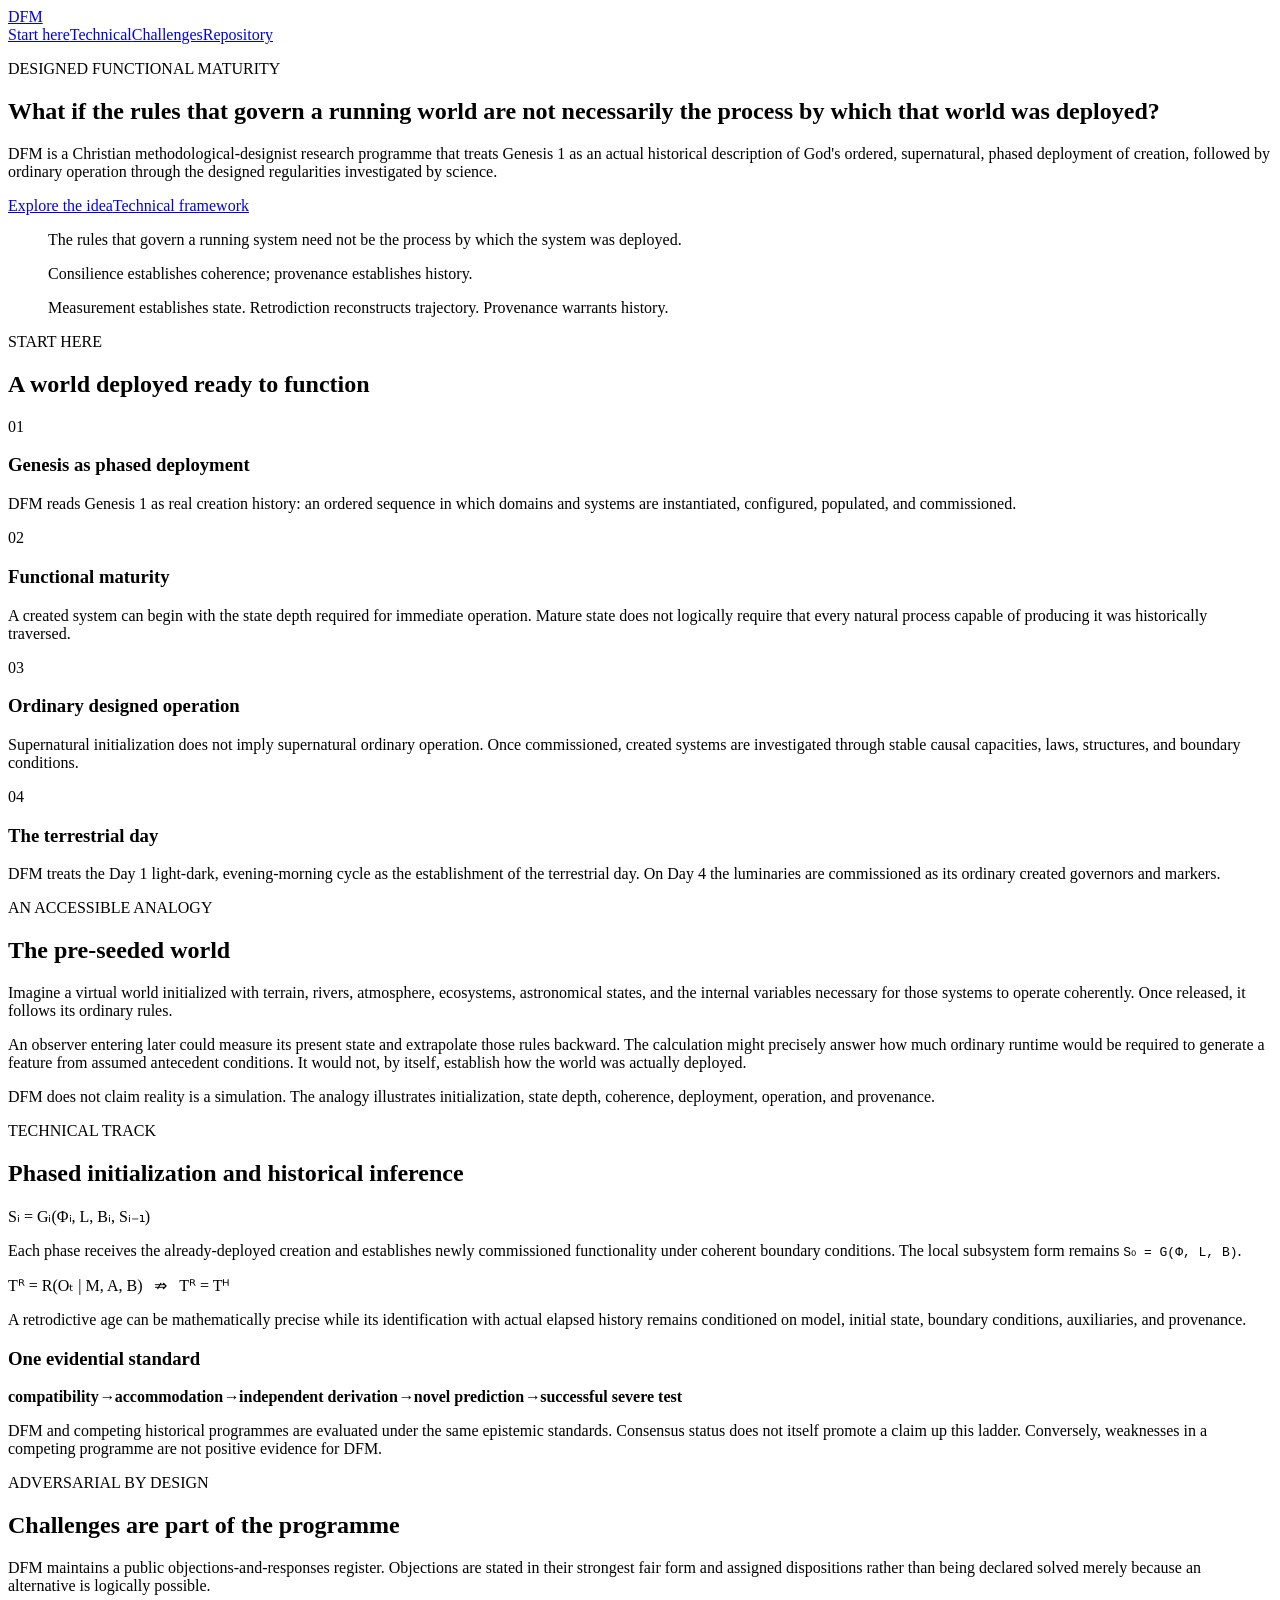
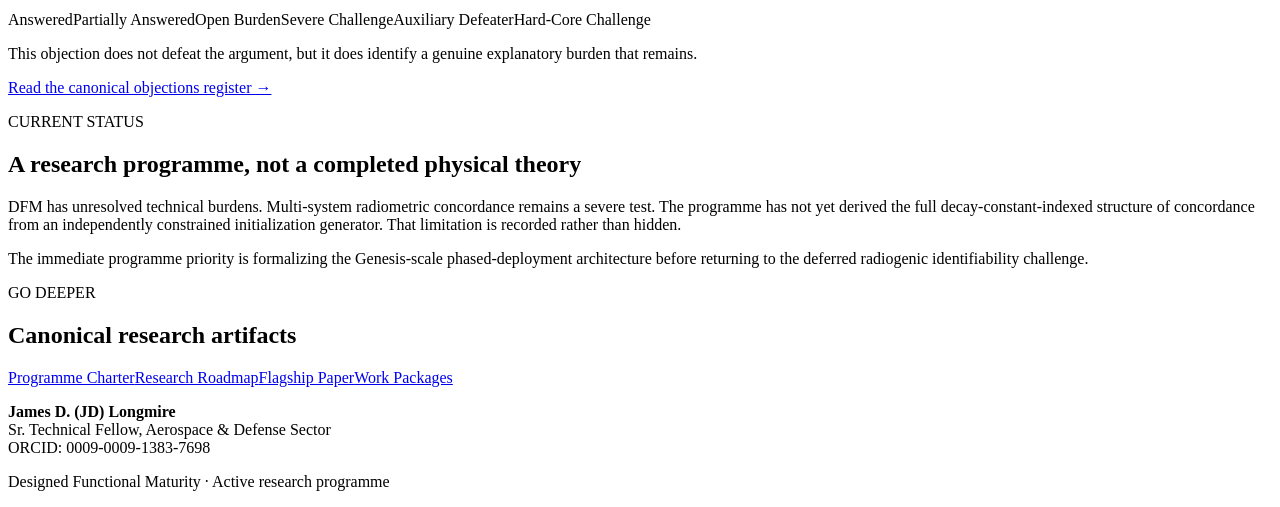
==== docs/index.html @ ba38f345 "Build DFM public Pages landing site" ====
<!doctype html><html lang="en"><head><meta charset="utf-8"><meta name="viewport" content="width=device-width,initial-scale=1"><title>Designed Functional Maturity | DFM</title><meta name="description" content="A Christian methodological-designist research programme exploring Genesis 1 as phased supernatural deployment, coherent functional initialization, and historical inference."><link rel="stylesheet" href="style.css"></head><body><header><nav><a class="brand" href="#top">DFM</a><div><a href="#accessible">Start here</a><a href="#technical">Technical</a><a href="#challenges">Challenges</a><a href="https://github.com/jdlongmire/designed-functional-maturity">Repository</a></div></nav></header><main id="top">
<section class="hero"><p class="eyebrow">DESIGNED FUNCTIONAL MATURITY</p><h1>What if the rules that govern a running world are not necessarily the process by which that world was deployed?</h1><p class="lead">DFM is a Christian methodological-designist research programme that treats Genesis 1 as an actual historical description of God's ordered, supernatural, phased deployment of creation, followed by ordinary operation through the designed regularities investigated by science.</p><div class="actions"><a class="button" href="#accessible">Explore the idea</a><a class="button secondary" href="#technical">Technical framework</a></div></section>
<section class="maxims"><blockquote>The rules that govern a running system need not be the process by which the system was deployed.</blockquote><blockquote>Consilience establishes coherence; provenance establishes history.</blockquote><blockquote>Measurement establishes state. Retrodiction reconstructs trajectory. Provenance warrants history.</blockquote></section>
<section id="accessible"><p class="eyebrow">START HERE</p><h2>A world deployed ready to function</h2><div class="grid"><article><span>01</span><h3>Genesis as phased deployment</h3><p>DFM reads Genesis 1 as real creation history: an ordered sequence in which domains and systems are instantiated, configured, populated, and commissioned.</p></article><article><span>02</span><h3>Functional maturity</h3><p>A created system can begin with the state depth required for immediate operation. Mature state does not logically require that every natural process capable of producing it was historically traversed.</p></article><article><span>03</span><h3>Ordinary designed operation</h3><p>Supernatural initialization does not imply supernatural ordinary operation. Once commissioned, created systems are investigated through stable causal capacities, laws, structures, and boundary conditions.</p></article><article><span>04</span><h3>The terrestrial day</h3><p>DFM treats the Day 1 light-dark, evening-morning cycle as the establishment of the terrestrial day. On Day 4 the luminaries are commissioned as its ordinary created governors and markers.</p></article></div></section>
<section class="analogy"><p class="eyebrow">AN ACCESSIBLE ANALOGY</p><h2>The pre-seeded world</h2><p>Imagine a virtual world initialized with terrain, rivers, atmosphere, ecosystems, astronomical states, and the internal variables necessary for those systems to operate coherently. Once released, it follows its ordinary rules.</p><p>An observer entering later could measure its present state and extrapolate those rules backward. The calculation might precisely answer how much ordinary runtime would be required to generate a feature from assumed antecedent conditions. It would not, by itself, establish how the world was actually deployed.</p><p class="note">DFM does not claim reality is a simulation. The analogy illustrates initialization, state depth, coherence, deployment, operation, and provenance.</p></section>
<section id="technical"><p class="eyebrow">TECHNICAL TRACK</p><h2>Phased initialization and historical inference</h2><div class="formula">Sᵢ = Gᵢ(Φᵢ, L, Bᵢ, Sᵢ₋₁)</div><p>Each phase receives the already-deployed creation and establishes newly commissioned functionality under coherent boundary conditions. The local subsystem form remains <code>S₀ = G(Φ, L, B)</code>.</p><div class="formula">Tᴿ = R(Oₜ | M, A, B) &nbsp; ⇏ &nbsp; Tᴿ = Tᴴ</div><p>A retrodictive age can be mathematically precise while its identification with actual elapsed history remains conditioned on model, initial state, boundary conditions, auxiliaries, and provenance.</p><h3>One evidential standard</h3><div class="ladder"><b>compatibility</b><i>→</i><b>accommodation</b><i>→</i><b>independent derivation</b><i>→</i><b>novel prediction</b><i>→</i><b>successful severe test</b></div><p>DFM and competing historical programmes are evaluated under the same epistemic standards. Consensus status does not itself promote a claim up this ladder. Conversely, weaknesses in a competing programme are not positive evidence for DFM.</p></section>
<section id="challenges"><p class="eyebrow">ADVERSARIAL BY DESIGN</p><h2>Challenges are part of the programme</h2><p>DFM maintains a public objections-and-responses register. Objections are stated in their strongest fair form and assigned dispositions rather than being declared solved merely because an alternative is logically possible.</p><div class="chips"><span>Answered</span><span>Partially Answered</span><span>Open Burden</span><span>Severe Challenge</span><span>Auxiliary Defeater</span><span>Hard-Core Challenge</span></div><p class="callout">This objection does not defeat the argument, but it does identify a genuine explanatory burden that remains.</p><a class="textlink" href="https://github.com/jdlongmire/designed-functional-maturity/blob/master/OBJECTIONS-AND-RESPONSES.md">Read the canonical objections register →</a></section>
<section class="status"><p class="eyebrow">CURRENT STATUS</p><h2>A research programme, not a completed physical theory</h2><p>DFM has unresolved technical burdens. Multi-system radiometric concordance remains a severe test. The programme has not yet derived the full decay-constant-indexed structure of concordance from an independently constrained initialization generator. That limitation is recorded rather than hidden.</p><p>The immediate programme priority is formalizing the Genesis-scale phased-deployment architecture before returning to the deferred radiogenic identifiability challenge.</p></section>
<section class="resources"><p class="eyebrow">GO DEEPER</p><h2>Canonical research artifacts</h2><div class="links"><a href="https://github.com/jdlongmire/designed-functional-maturity/blob/master/PROGRAMME.md">Programme Charter</a><a href="https://github.com/jdlongmire/designed-functional-maturity/blob/master/ROADMAP.md">Research Roadmap</a><a href="https://github.com/jdlongmire/designed-functional-maturity/blob/master/drafts/designed-functional-maturity.md">Flagship Paper</a><a href="https://github.com/jdlongmire/designed-functional-maturity/tree/master/work-packages">Work Packages</a></div></section></main>
<footer><p><b>James D. (JD) Longmire</b><br>Sr. Technical Fellow, Aerospace &amp; Defense Sector<br>ORCID: 0009-0009-1383-7698</p><p>Designed Functional Maturity · Active research programme</p></footer></body></html>
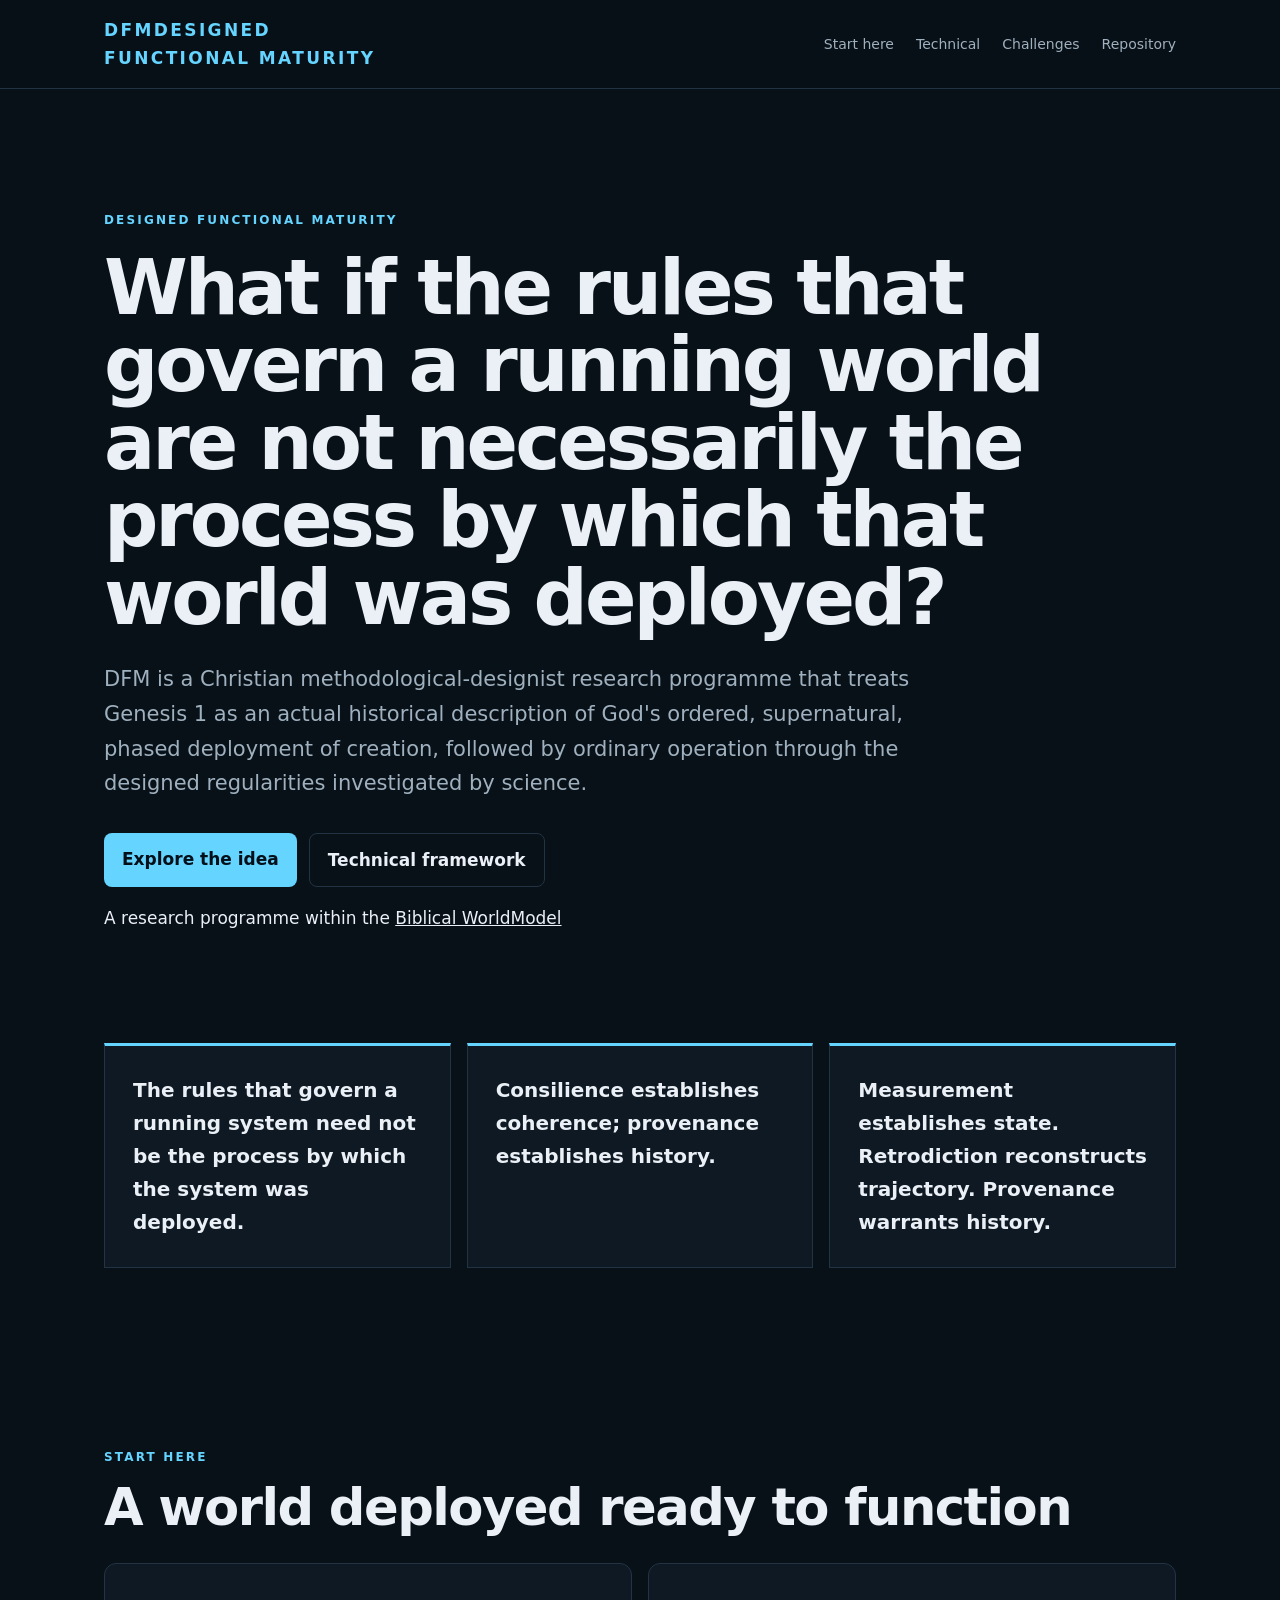
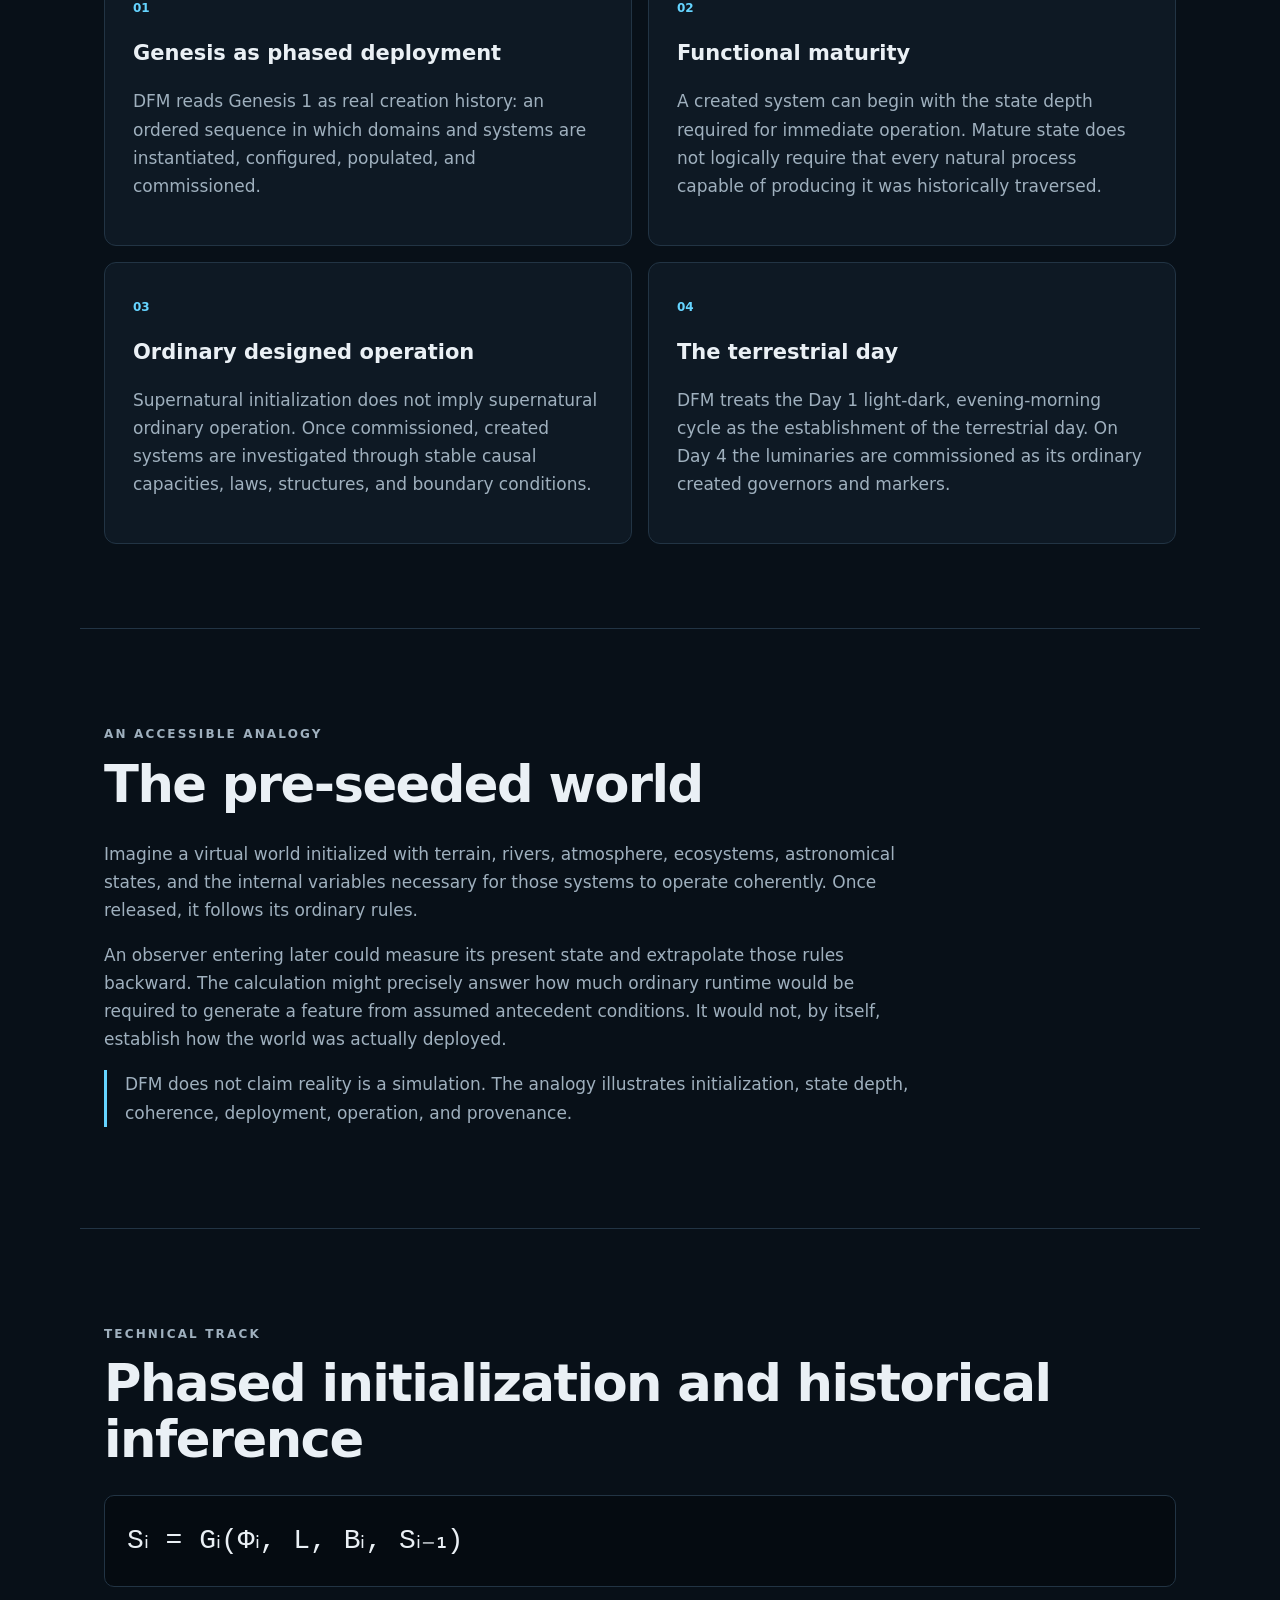
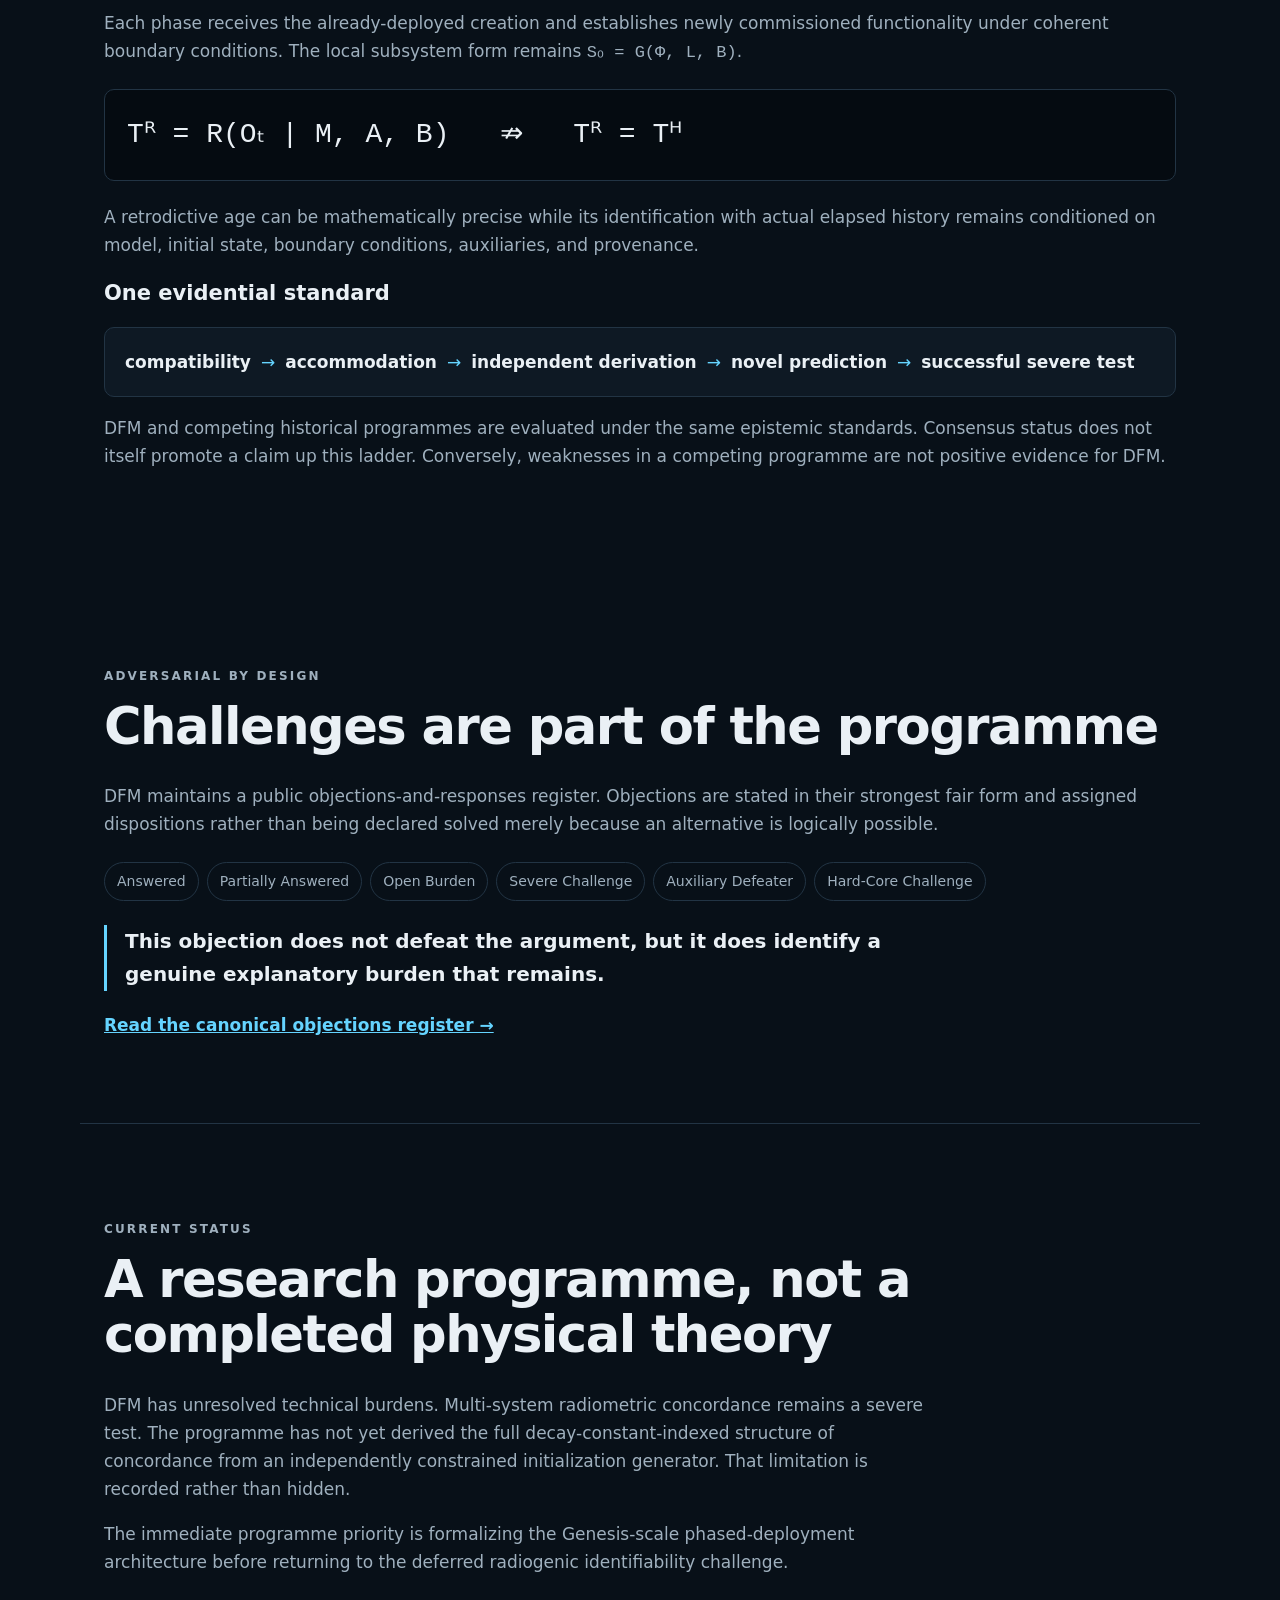
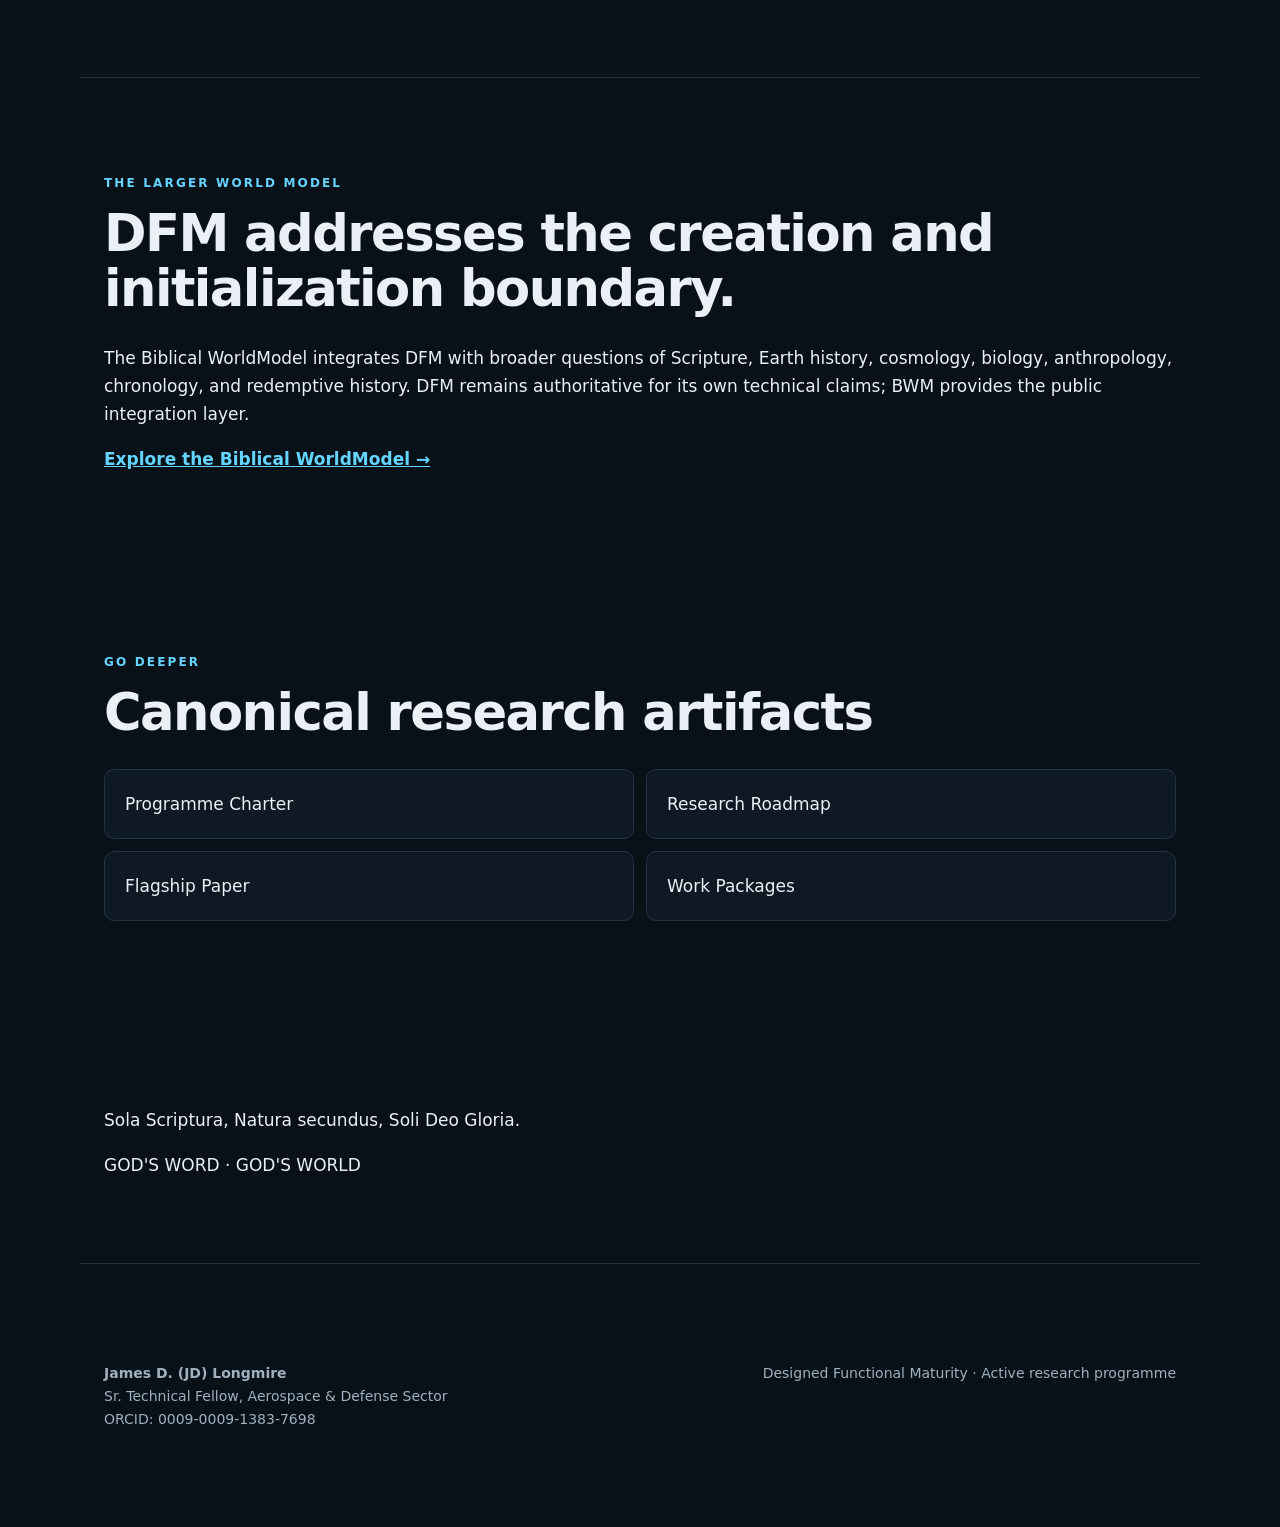
==== commit 02d79855: "Integrate BWM visual language into DFM Pages" ====
--- a/docs/index.html
+++ b/docs/index.html
@@ -1,10 +1,11 @@
-<!doctype html><html lang="en"><head><meta charset="utf-8"><meta name="viewport" content="width=device-width,initial-scale=1"><title>Designed Functional Maturity | DFM</title><meta name="description" content="A Christian methodological-designist research programme exploring Genesis 1 as phased supernatural deployment, coherent functional initialization, and historical inference."><link rel="stylesheet" href="style.css"></head><body><header><nav><a class="brand" href="#top">DFM</a><div><a href="#accessible">Start here</a><a href="#technical">Technical</a><a href="#challenges">Challenges</a><a href="https://github.com/jdlongmire/designed-functional-maturity">Repository</a></div></nav></header><main id="top">
-<section class="hero"><p class="eyebrow">DESIGNED FUNCTIONAL MATURITY</p><h1>What if the rules that govern a running world are not necessarily the process by which that world was deployed?</h1><p class="lead">DFM is a Christian methodological-designist research programme that treats Genesis 1 as an actual historical description of God's ordered, supernatural, phased deployment of creation, followed by ordinary operation through the designed regularities investigated by science.</p><div class="actions"><a class="button" href="#accessible">Explore the idea</a><a class="button secondary" href="#technical">Technical framework</a></div></section>
+<!doctype html><html lang="en"><head><meta charset="utf-8"><meta name="viewport" content="width=device-width,initial-scale=1"><title>Designed Functional Maturity | DFM</title><meta name="description" content="A Christian methodological-designist research programme exploring Genesis 1 as phased supernatural deployment, coherent functional initialization, and historical inference."><link rel="stylesheet" href="style.css"></head><body><header><nav><a class="brand" href="#top"><strong>DFM</strong><span>DESIGNED<br>FUNCTIONAL MATURITY</span></a><div><a href="#accessible">Start here</a><a href="#technical">Technical</a><a href="#challenges">Challenges</a><a href="https://github.com/jdlongmire/designed-functional-maturity">Repository</a></div></nav></header><main id="top">
+<section class="hero"><div class="hero-art" aria-hidden="true"></div><div class="hero-wash" aria-hidden="true"></div><div class="hero-copy"><p class="eyebrow">DESIGNED FUNCTIONAL MATURITY</p><h1>What if the rules that govern a running world are not necessarily the process by which that world was deployed?</h1><p class="lead">DFM is a Christian methodological-designist research programme that treats Genesis 1 as an actual historical description of God's ordered, supernatural, phased deployment of creation, followed by ordinary operation through the designed regularities investigated by science.</p><div class="actions"><a class="button" href="#accessible">Explore the idea</a><a class="button secondary" href="#technical">Technical framework</a></div><p class="parent">A research programme within the <a href="https://worldmodel.thinxai.net/">Biblical WorldModel</a></p></div></section>
 <section class="maxims"><blockquote>The rules that govern a running system need not be the process by which the system was deployed.</blockquote><blockquote>Consilience establishes coherence; provenance establishes history.</blockquote><blockquote>Measurement establishes state. Retrodiction reconstructs trajectory. Provenance warrants history.</blockquote></section>
 <section id="accessible"><p class="eyebrow">START HERE</p><h2>A world deployed ready to function</h2><div class="grid"><article><span>01</span><h3>Genesis as phased deployment</h3><p>DFM reads Genesis 1 as real creation history: an ordered sequence in which domains and systems are instantiated, configured, populated, and commissioned.</p></article><article><span>02</span><h3>Functional maturity</h3><p>A created system can begin with the state depth required for immediate operation. Mature state does not logically require that every natural process capable of producing it was historically traversed.</p></article><article><span>03</span><h3>Ordinary designed operation</h3><p>Supernatural initialization does not imply supernatural ordinary operation. Once commissioned, created systems are investigated through stable causal capacities, laws, structures, and boundary conditions.</p></article><article><span>04</span><h3>The terrestrial day</h3><p>DFM treats the Day 1 light-dark, evening-morning cycle as the establishment of the terrestrial day. On Day 4 the luminaries are commissioned as its ordinary created governors and markers.</p></article></div></section>
 <section class="analogy"><p class="eyebrow">AN ACCESSIBLE ANALOGY</p><h2>The pre-seeded world</h2><p>Imagine a virtual world initialized with terrain, rivers, atmosphere, ecosystems, astronomical states, and the internal variables necessary for those systems to operate coherently. Once released, it follows its ordinary rules.</p><p>An observer entering later could measure its present state and extrapolate those rules backward. The calculation might precisely answer how much ordinary runtime would be required to generate a feature from assumed antecedent conditions. It would not, by itself, establish how the world was actually deployed.</p><p class="note">DFM does not claim reality is a simulation. The analogy illustrates initialization, state depth, coherence, deployment, operation, and provenance.</p></section>
 <section id="technical"><p class="eyebrow">TECHNICAL TRACK</p><h2>Phased initialization and historical inference</h2><div class="formula">Sᵢ = Gᵢ(Φᵢ, L, Bᵢ, Sᵢ₋₁)</div><p>Each phase receives the already-deployed creation and establishes newly commissioned functionality under coherent boundary conditions. The local subsystem form remains <code>S₀ = G(Φ, L, B)</code>.</p><div class="formula">Tᴿ = R(Oₜ | M, A, B) &nbsp; ⇏ &nbsp; Tᴿ = Tᴴ</div><p>A retrodictive age can be mathematically precise while its identification with actual elapsed history remains conditioned on model, initial state, boundary conditions, auxiliaries, and provenance.</p><h3>One evidential standard</h3><div class="ladder"><b>compatibility</b><i>→</i><b>accommodation</b><i>→</i><b>independent derivation</b><i>→</i><b>novel prediction</b><i>→</i><b>successful severe test</b></div><p>DFM and competing historical programmes are evaluated under the same epistemic standards. Consensus status does not itself promote a claim up this ladder. Conversely, weaknesses in a competing programme are not positive evidence for DFM.</p></section>
 <section id="challenges"><p class="eyebrow">ADVERSARIAL BY DESIGN</p><h2>Challenges are part of the programme</h2><p>DFM maintains a public objections-and-responses register. Objections are stated in their strongest fair form and assigned dispositions rather than being declared solved merely because an alternative is logically possible.</p><div class="chips"><span>Answered</span><span>Partially Answered</span><span>Open Burden</span><span>Severe Challenge</span><span>Auxiliary Defeater</span><span>Hard-Core Challenge</span></div><p class="callout">This objection does not defeat the argument, but it does identify a genuine explanatory burden that remains.</p><a class="textlink" href="https://github.com/jdlongmire/designed-functional-maturity/blob/master/OBJECTIONS-AND-RESPONSES.md">Read the canonical objections register →</a></section>
 <section class="status"><p class="eyebrow">CURRENT STATUS</p><h2>A research programme, not a completed physical theory</h2><p>DFM has unresolved technical burdens. Multi-system radiometric concordance remains a severe test. The programme has not yet derived the full decay-constant-indexed structure of concordance from an independently constrained initialization generator. That limitation is recorded rather than hidden.</p><p>The immediate programme priority is formalizing the Genesis-scale phased-deployment architecture before returning to the deferred radiogenic identifiability challenge.</p></section>
+<section class="bwm-bridge"><p class="eyebrow">THE LARGER WORLD MODEL</p><h2>DFM addresses the creation and initialization boundary.</h2><p>The Biblical WorldModel integrates DFM with broader questions of Scripture, Earth history, cosmology, biology, anthropology, chronology, and redemptive history. DFM remains authoritative for its own technical claims; BWM provides the public integration layer.</p><a class="textlink" href="https://worldmodel.thinxai.net/">Explore the Biblical WorldModel →</a></section>
 <section class="resources"><p class="eyebrow">GO DEEPER</p><h2>Canonical research artifacts</h2><div class="links"><a href="https://github.com/jdlongmire/designed-functional-maturity/blob/master/PROGRAMME.md">Programme Charter</a><a href="https://github.com/jdlongmire/designed-functional-maturity/blob/master/ROADMAP.md">Research Roadmap</a><a href="https://github.com/jdlongmire/designed-functional-maturity/blob/master/drafts/designed-functional-maturity.md">Flagship Paper</a><a href="https://github.com/jdlongmire/designed-functional-maturity/tree/master/work-packages">Work Packages</a></div></section></main>
-<footer><p><b>James D. (JD) Longmire</b><br>Sr. Technical Fellow, Aerospace &amp; Defense Sector<br>ORCID: 0009-0009-1383-7698</p><p>Designed Functional Maturity · Active research programme</p></footer></body></html>+<section class="closing"><div><p>Sola Scriptura, Natura secundus, Soli Deo Gloria.</p><span>GOD'S WORD · GOD'S WORLD</span></div></section><footer><p><b>James D. (JD) Longmire</b><br>Sr. Technical Fellow, Aerospace &amp; Defense Sector<br>ORCID: 0009-0009-1383-7698</p><p>Designed Functional Maturity · Active research programme</p></footer></body></html>
--- a/docs/style.css
+++ b/docs/style.css
@@ -0,0 +1 @@
+:root{--bg:#081018;--panel:#0e1924;--text:#eaf0f5;--muted:#9fb0be;--line:#223444;--accent:#65d4ff;--max:1120px}*{box-sizing:border-box}html{scroll-behavior:smooth}body{margin:0;background:var(--bg);color:var(--text);font:17px/1.65 system-ui,-apple-system,BlinkMacSystemFont,"Segoe UI",sans-serif}a{color:inherit}header{position:sticky;top:0;z-index:10;background:#081018e8;backdrop-filter:blur(12px);border-bottom:1px solid var(--line)}nav{max-width:var(--max);margin:auto;padding:16px 24px;display:flex;justify-content:space-between;align-items:center}.brand{font-weight:800;letter-spacing:.14em;text-decoration:none;color:var(--accent)}nav div{display:flex;gap:22px}nav div a{text-decoration:none;color:var(--muted);font-size:14px}main{overflow:hidden}.hero,.maxims,section,footer{max-width:var(--max);margin:auto;padding:84px 24px}.hero{padding-top:110px}.eyebrow{font-size:12px;letter-spacing:.18em;font-weight:800;color:var(--accent)}h1{font-size:clamp(40px,6vw,76px);line-height:1.02;letter-spacing:-.04em;max-width:1000px;margin:18px 0 26px}h2{font-size:clamp(32px,4vw,52px);line-height:1.08;letter-spacing:-.03em;margin:10px 0 28px}h3{font-size:21px;line-height:1.2}.lead{font-size:21px;color:var(--muted);max-width:820px}.actions{display:flex;gap:12px;margin-top:32px}.button{padding:12px 18px;border-radius:8px;background:var(--accent);color:#041019;text-decoration:none;font-weight:750}.button.secondary{background:transparent;color:var(--text);border:1px solid var(--line)}.maxims{display:grid;grid-template-columns:repeat(3,1fr);gap:16px;padding-top:10px}.maxims blockquote{margin:0;background:var(--panel);border:1px solid var(--line);border-top:3px solid var(--accent);padding:28px;font-size:20px;font-weight:650}.grid{display:grid;grid-template-columns:repeat(2,1fr);gap:16px}.grid article{background:var(--panel);border:1px solid var(--line);padding:28px;border-radius:12px}.grid span{color:var(--accent);font-size:12px;font-weight:800}.grid p,.analogy p,#technical p,#challenges>p,.status p{color:var(--muted)}.analogy,.status{border-top:1px solid var(--line);border-bottom:1px solid var(--line)}.analogy p,.status p{max-width:820px}.note,.callout{border-left:3px solid var(--accent);padding-left:18px}.formula{font-family:ui-monospace,SFMono-Regular,Menlo,monospace;background:#050b11;border:1px solid var(--line);padding:22px;border-radius:10px;font-size:clamp(18px,3vw,28px);margin:22px 0}.ladder{display:flex;flex-wrap:wrap;gap:10px;align-items:center;background:var(--panel);padding:20px;border:1px solid var(--line);border-radius:10px}.ladder i{color:var(--accent);font-style:normal}.chips{display:flex;flex-wrap:wrap;gap:8px;margin:24px 0}.chips span{border:1px solid var(--line);border-radius:999px;padding:7px 12px;color:var(--muted);font-size:14px}.callout{font-size:20px!important;color:var(--text)!important;font-weight:650;max-width:780px}.textlink{color:var(--accent);font-weight:700}.links{display:grid;grid-template-columns:repeat(2,1fr);gap:12px}.links a{background:var(--panel);border:1px solid var(--line);padding:20px;border-radius:10px;text-decoration:none}.links a:hover{border-color:var(--accent)}footer{border-top:1px solid var(--line);color:var(--muted);display:flex;justify-content:space-between;gap:30px;font-size:14px}@media(max-width:720px){nav{align-items:flex-start}nav div{gap:12px;flex-wrap:wrap;justify-content:flex-end}nav div a:nth-child(2){display:none}.hero,section,.maxims,footer{padding:58px 20px}.hero{padding-top:72px}.maxims,.grid,.links{grid-template-columns:1fr}.maxims{padding-top:0}.actions{flex-direction:column;align-items:flex-start}.ladder{align-items:flex-start;flex-direction:column}.ladder i{transform:rotate(90deg);margin-left:10px}footer{flex-direction:column}}
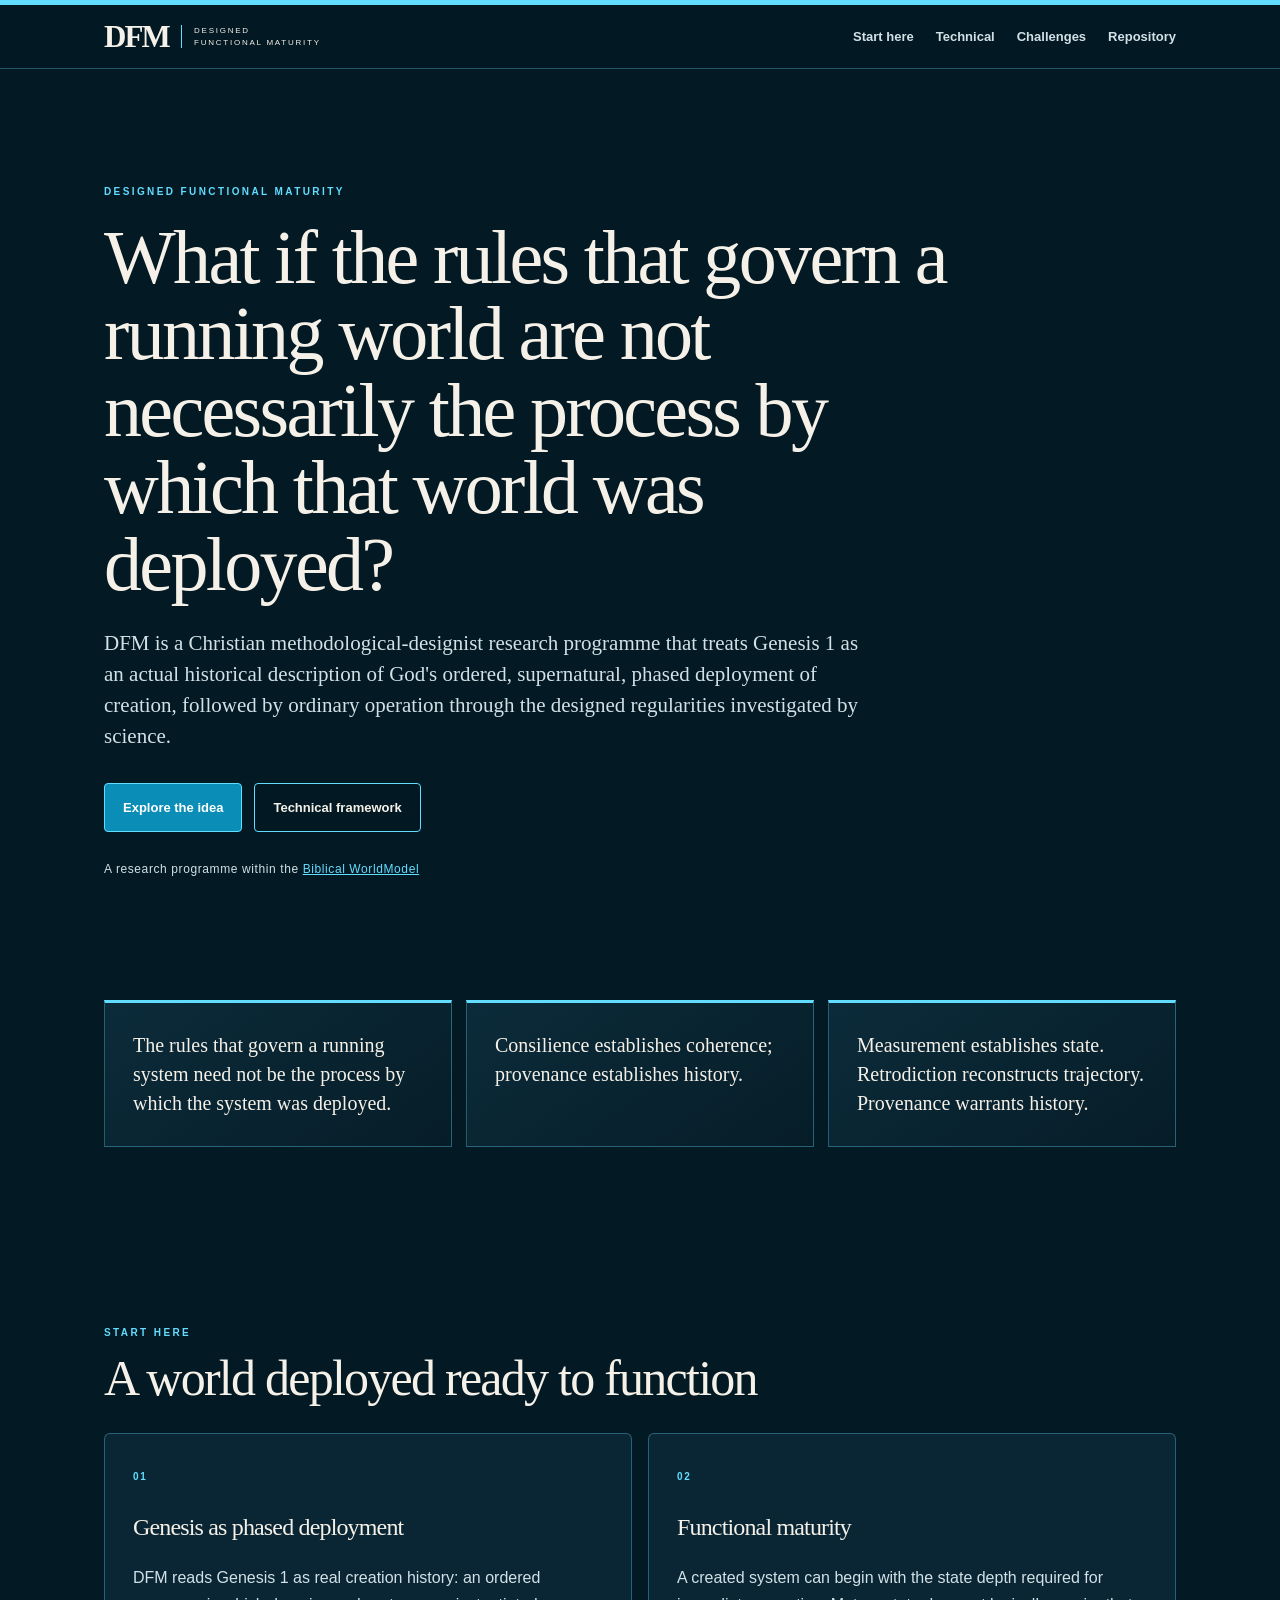
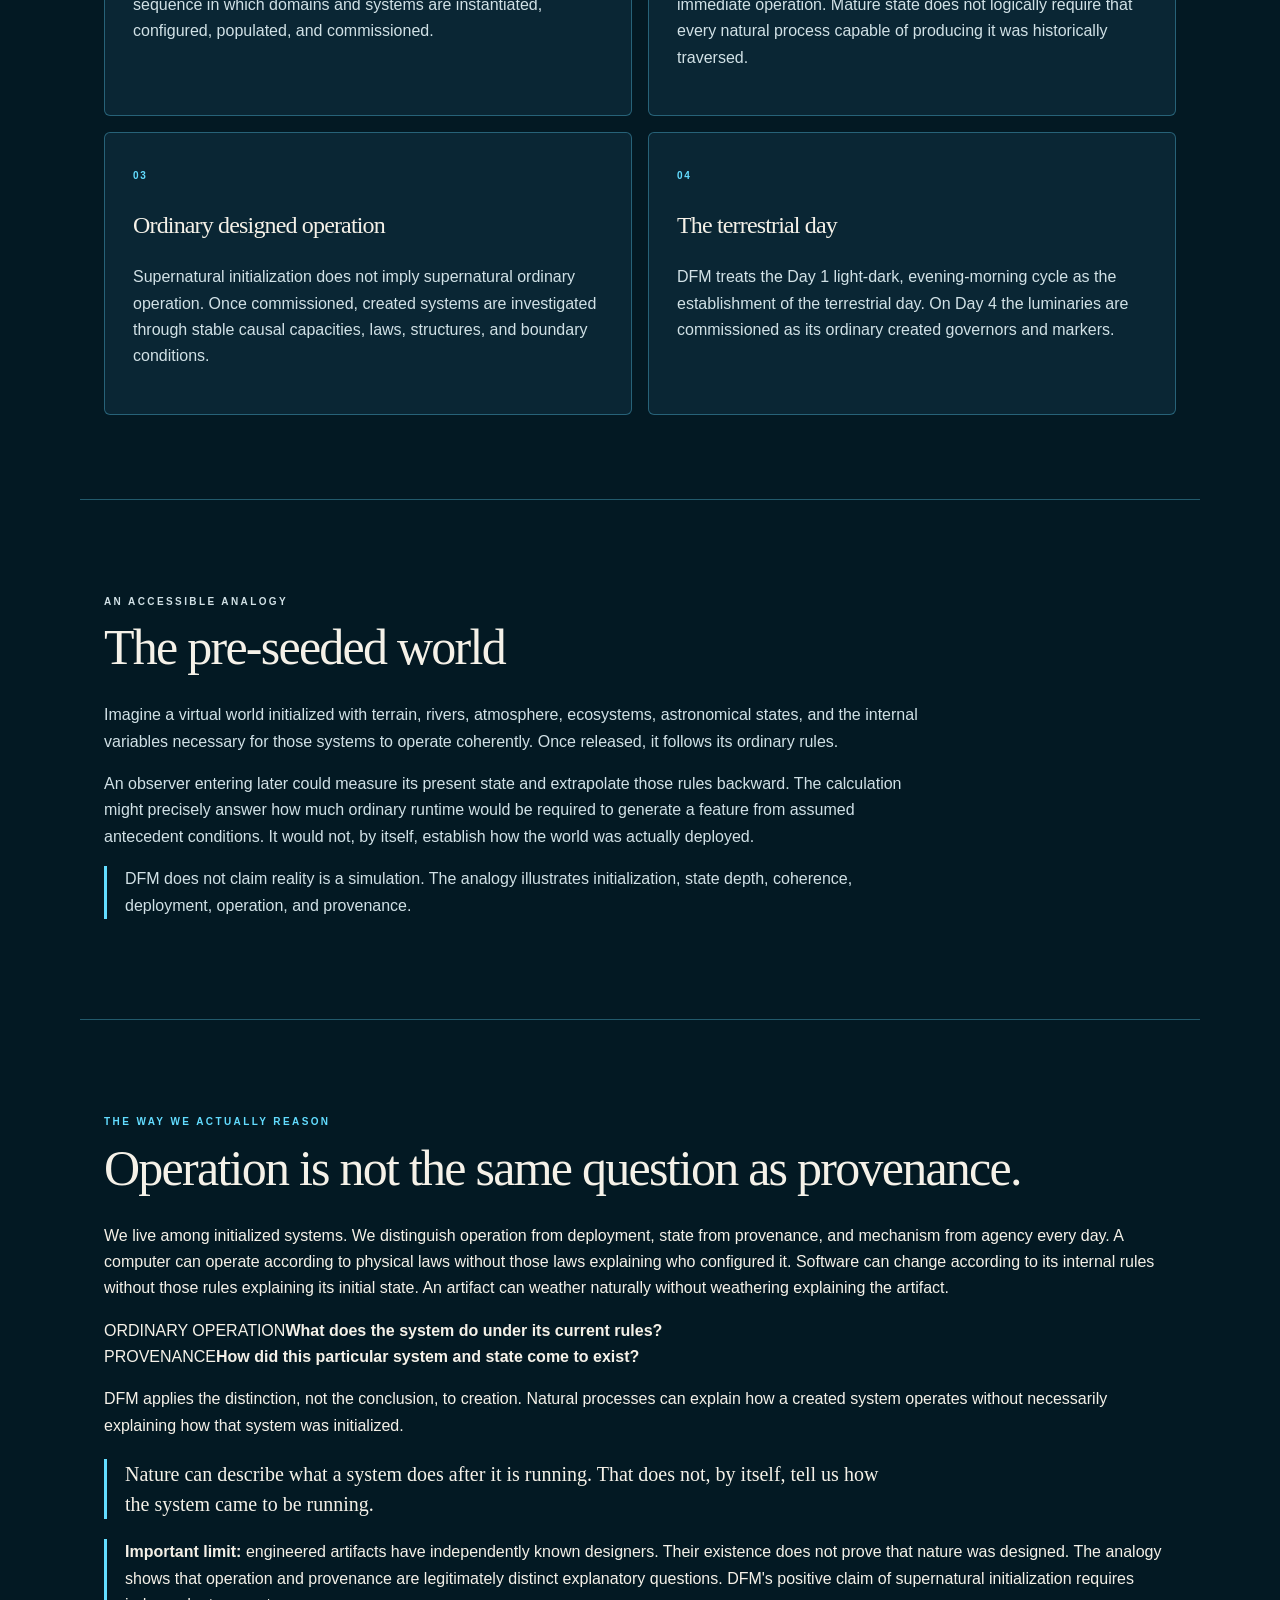
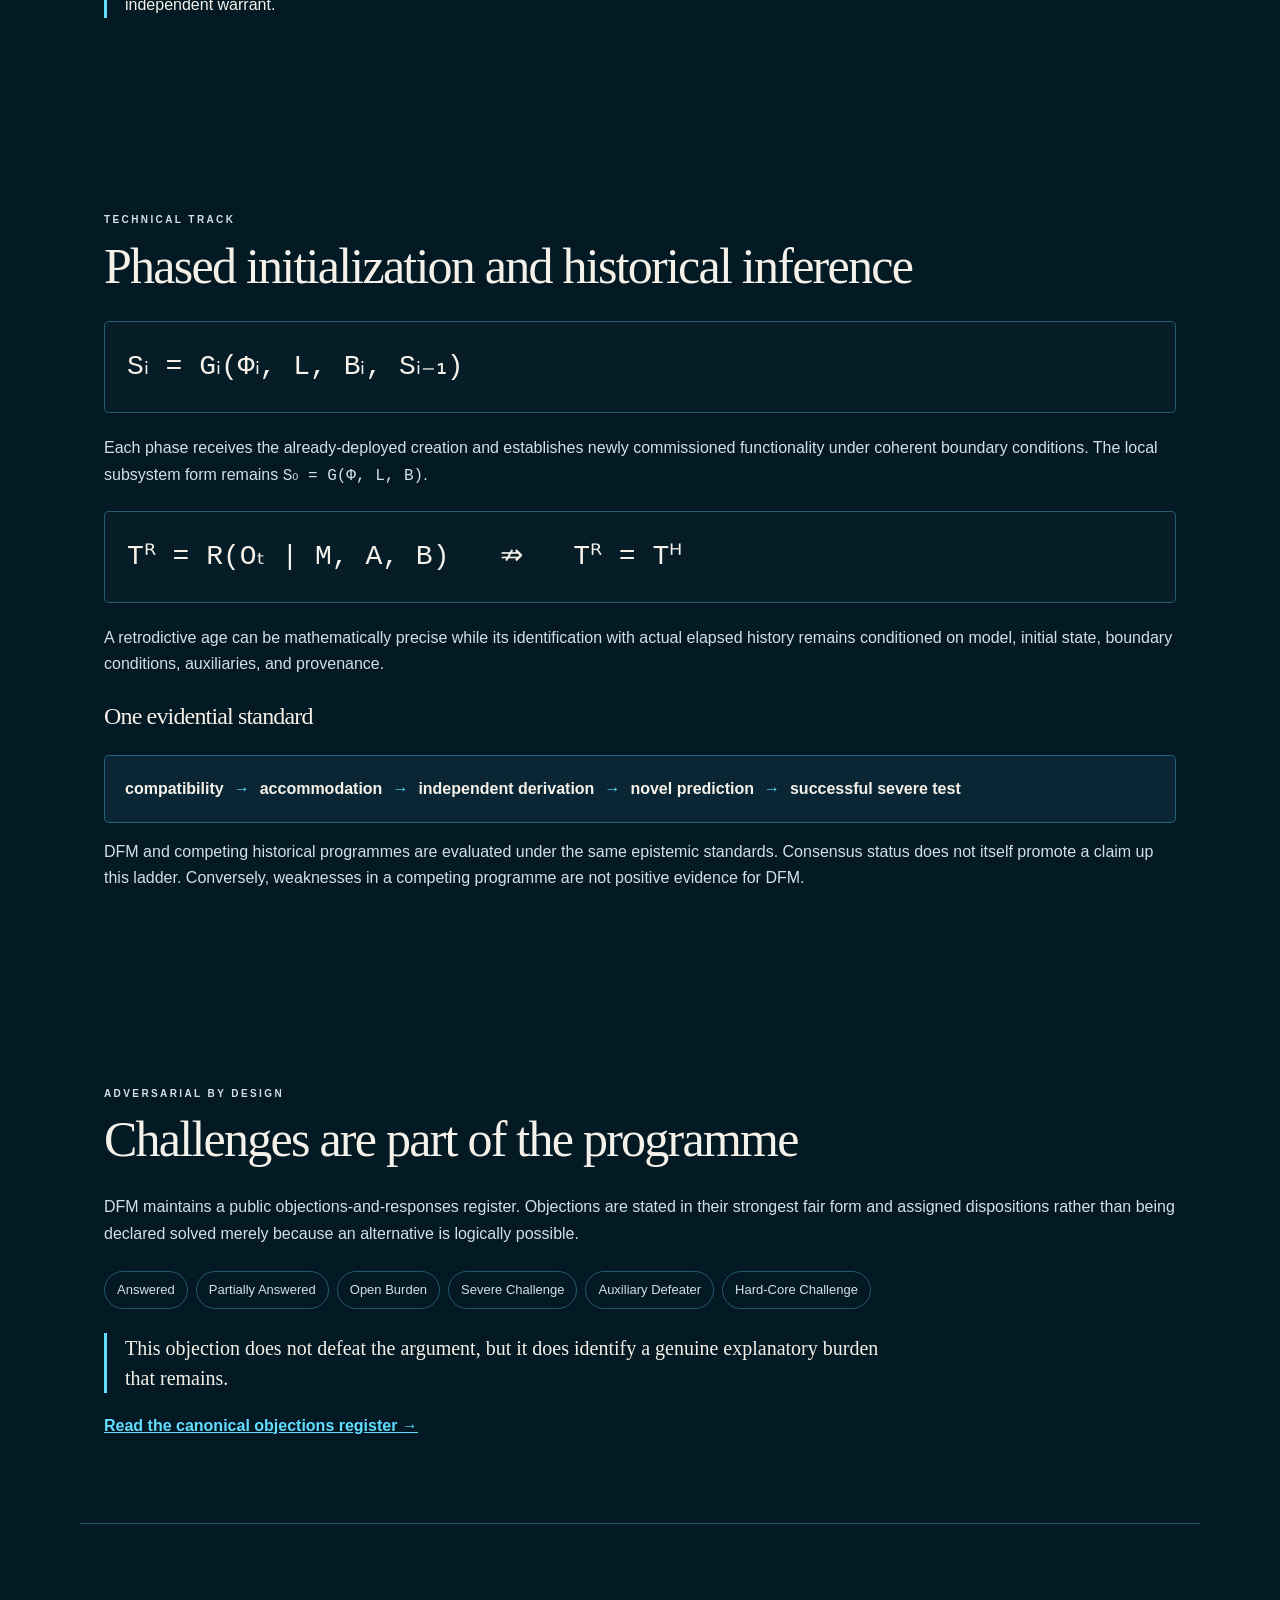
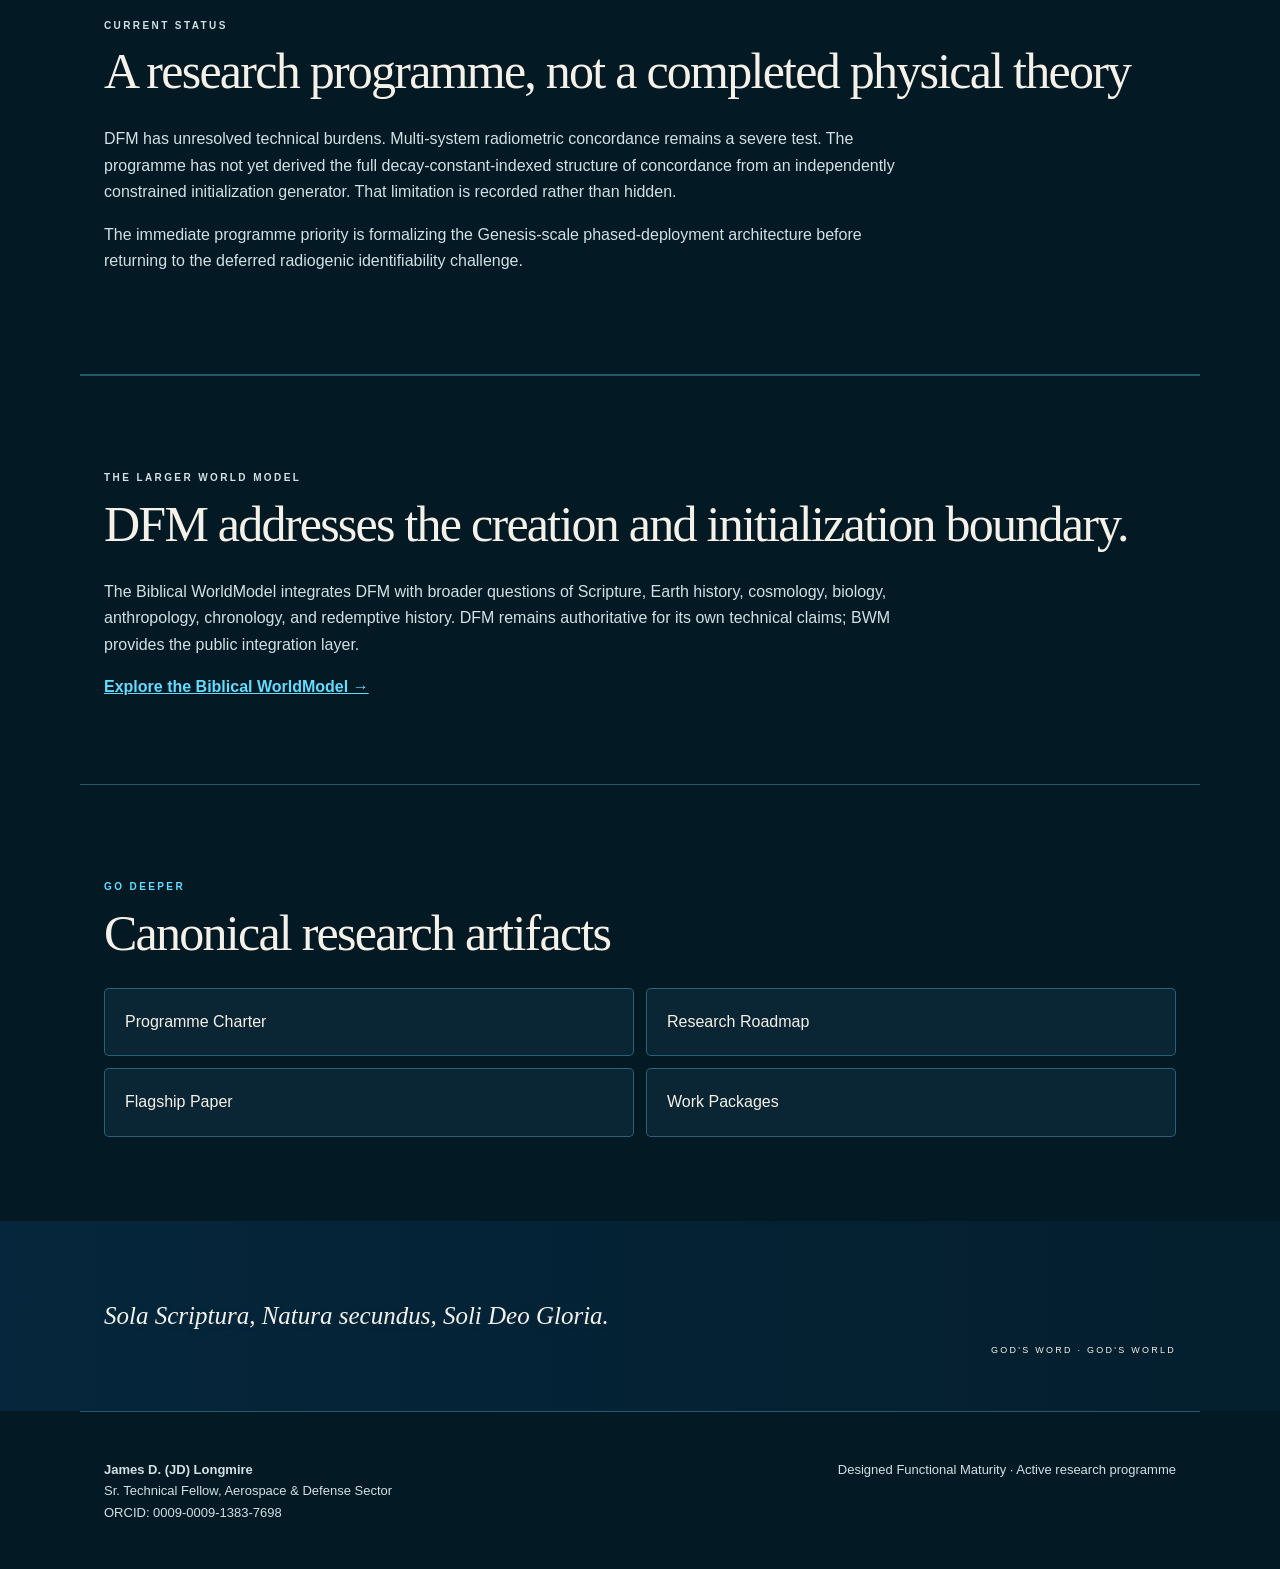
==== commit b6d121ad: "Add lived epistemology public explainer" ====
--- a/docs/index.html
+++ b/docs/index.html
@@ -3,6 +3,7 @@
 <section class="maxims"><blockquote>The rules that govern a running system need not be the process by which the system was deployed.</blockquote><blockquote>Consilience establishes coherence; provenance establishes history.</blockquote><blockquote>Measurement establishes state. Retrodiction reconstructs trajectory. Provenance warrants history.</blockquote></section>
 <section id="accessible"><p class="eyebrow">START HERE</p><h2>A world deployed ready to function</h2><div class="grid"><article><span>01</span><h3>Genesis as phased deployment</h3><p>DFM reads Genesis 1 as real creation history: an ordered sequence in which domains and systems are instantiated, configured, populated, and commissioned.</p></article><article><span>02</span><h3>Functional maturity</h3><p>A created system can begin with the state depth required for immediate operation. Mature state does not logically require that every natural process capable of producing it was historically traversed.</p></article><article><span>03</span><h3>Ordinary designed operation</h3><p>Supernatural initialization does not imply supernatural ordinary operation. Once commissioned, created systems are investigated through stable causal capacities, laws, structures, and boundary conditions.</p></article><article><span>04</span><h3>The terrestrial day</h3><p>DFM treats the Day 1 light-dark, evening-morning cycle as the establishment of the terrestrial day. On Day 4 the luminaries are commissioned as its ordinary created governors and markers.</p></article></div></section>
 <section class="analogy"><p class="eyebrow">AN ACCESSIBLE ANALOGY</p><h2>The pre-seeded world</h2><p>Imagine a virtual world initialized with terrain, rivers, atmosphere, ecosystems, astronomical states, and the internal variables necessary for those systems to operate coherently. Once released, it follows its ordinary rules.</p><p>An observer entering later could measure its present state and extrapolate those rules backward. The calculation might precisely answer how much ordinary runtime would be required to generate a feature from assumed antecedent conditions. It would not, by itself, establish how the world was actually deployed.</p><p class="note">DFM does not claim reality is a simulation. The analogy illustrates initialization, state depth, coherence, deployment, operation, and provenance.</p></section>
+<section class="lived"><p class="eyebrow">THE WAY WE ACTUALLY REASON</p><h2>Operation is not the same question as provenance.</h2><p>We live among initialized systems. We distinguish operation from deployment, state from provenance, and mechanism from agency every day. A computer can operate according to physical laws without those laws explaining who configured it. Software can change according to its internal rules without those rules explaining its initial state. An artifact can weather naturally without weathering explaining the artifact.</p><div class="contrast"><div><span>ORDINARY OPERATION</span><strong>What does the system do under its current rules?</strong></div><div><span>PROVENANCE</span><strong>How did this particular system and state come to exist?</strong></div></div><p>DFM applies the distinction, not the conclusion, to creation. Natural processes can explain how a created system operates without necessarily explaining how that system was initialized.</p><p class="callout">Nature can describe what a system does after it is running. That does not, by itself, tell us how the system came to be running.</p><p class="note"><b>Important limit:</b> engineered artifacts have independently known designers. Their existence does not prove that nature was designed. The analogy shows that operation and provenance are legitimately distinct explanatory questions. DFM's positive claim of supernatural initialization requires independent warrant.</p></section>
 <section id="technical"><p class="eyebrow">TECHNICAL TRACK</p><h2>Phased initialization and historical inference</h2><div class="formula">Sᵢ = Gᵢ(Φᵢ, L, Bᵢ, Sᵢ₋₁)</div><p>Each phase receives the already-deployed creation and establishes newly commissioned functionality under coherent boundary conditions. The local subsystem form remains <code>S₀ = G(Φ, L, B)</code>.</p><div class="formula">Tᴿ = R(Oₜ | M, A, B) &nbsp; ⇏ &nbsp; Tᴿ = Tᴴ</div><p>A retrodictive age can be mathematically precise while its identification with actual elapsed history remains conditioned on model, initial state, boundary conditions, auxiliaries, and provenance.</p><h3>One evidential standard</h3><div class="ladder"><b>compatibility</b><i>→</i><b>accommodation</b><i>→</i><b>independent derivation</b><i>→</i><b>novel prediction</b><i>→</i><b>successful severe test</b></div><p>DFM and competing historical programmes are evaluated under the same epistemic standards. Consensus status does not itself promote a claim up this ladder. Conversely, weaknesses in a competing programme are not positive evidence for DFM.</p></section>
 <section id="challenges"><p class="eyebrow">ADVERSARIAL BY DESIGN</p><h2>Challenges are part of the programme</h2><p>DFM maintains a public objections-and-responses register. Objections are stated in their strongest fair form and assigned dispositions rather than being declared solved merely because an alternative is logically possible.</p><div class="chips"><span>Answered</span><span>Partially Answered</span><span>Open Burden</span><span>Severe Challenge</span><span>Auxiliary Defeater</span><span>Hard-Core Challenge</span></div><p class="callout">This objection does not defeat the argument, but it does identify a genuine explanatory burden that remains.</p><a class="textlink" href="https://github.com/jdlongmire/designed-functional-maturity/blob/master/OBJECTIONS-AND-RESPONSES.md">Read the canonical objections register →</a></section>
 <section class="status"><p class="eyebrow">CURRENT STATUS</p><h2>A research programme, not a completed physical theory</h2><p>DFM has unresolved technical burdens. Multi-system radiometric concordance remains a severe test. The programme has not yet derived the full decay-constant-indexed structure of concordance from an independently constrained initialization generator. That limitation is recorded rather than hidden.</p><p>The immediate programme priority is formalizing the Genesis-scale phased-deployment architecture before returning to the deferred radiogenic identifiability challenge.</p></section>
--- a/docs/style.css
+++ b/docs/style.css
@@ -1 +1 @@
-:root{--bg:#081018;--panel:#0e1924;--text:#eaf0f5;--muted:#9fb0be;--line:#223444;--accent:#65d4ff;--max:1120px}*{box-sizing:border-box}html{scroll-behavior:smooth}body{margin:0;background:var(--bg);color:var(--text);font:17px/1.65 system-ui,-apple-system,BlinkMacSystemFont,"Segoe UI",sans-serif}a{color:inherit}header{position:sticky;top:0;z-index:10;background:#081018e8;backdrop-filter:blur(12px);border-bottom:1px solid var(--line)}nav{max-width:var(--max);margin:auto;padding:16px 24px;display:flex;justify-content:space-between;align-items:center}.brand{font-weight:800;letter-spacing:.14em;text-decoration:none;color:var(--accent)}nav div{display:flex;gap:22px}nav div a{text-decoration:none;color:var(--muted);font-size:14px}main{overflow:hidden}.hero,.maxims,section,footer{max-width:var(--max);margin:auto;padding:84px 24px}.hero{padding-top:110px}.eyebrow{font-size:12px;letter-spacing:.18em;font-weight:800;color:var(--accent)}h1{font-size:clamp(40px,6vw,76px);line-height:1.02;letter-spacing:-.04em;max-width:1000px;margin:18px 0 26px}h2{font-size:clamp(32px,4vw,52px);line-height:1.08;letter-spacing:-.03em;margin:10px 0 28px}h3{font-size:21px;line-height:1.2}.lead{font-size:21px;color:var(--muted);max-width:820px}.actions{display:flex;gap:12px;margin-top:32px}.button{padding:12px 18px;border-radius:8px;background:var(--accent);color:#041019;text-decoration:none;font-weight:750}.button.secondary{background:transparent;color:var(--text);border:1px solid var(--line)}.maxims{display:grid;grid-template-columns:repeat(3,1fr);gap:16px;padding-top:10px}.maxims blockquote{margin:0;background:var(--panel);border:1px solid var(--line);border-top:3px solid var(--accent);padding:28px;font-size:20px;font-weight:650}.grid{display:grid;grid-template-columns:repeat(2,1fr);gap:16px}.grid article{background:var(--panel);border:1px solid var(--line);padding:28px;border-radius:12px}.grid span{color:var(--accent);font-size:12px;font-weight:800}.grid p,.analogy p,#technical p,#challenges>p,.status p{color:var(--muted)}.analogy,.status{border-top:1px solid var(--line);border-bottom:1px solid var(--line)}.analogy p,.status p{max-width:820px}.note,.callout{border-left:3px solid var(--accent);padding-left:18px}.formula{font-family:ui-monospace,SFMono-Regular,Menlo,monospace;background:#050b11;border:1px solid var(--line);padding:22px;border-radius:10px;font-size:clamp(18px,3vw,28px);margin:22px 0}.ladder{display:flex;flex-wrap:wrap;gap:10px;align-items:center;background:var(--panel);padding:20px;border:1px solid var(--line);border-radius:10px}.ladder i{color:var(--accent);font-style:normal}.chips{display:flex;flex-wrap:wrap;gap:8px;margin:24px 0}.chips span{border:1px solid var(--line);border-radius:999px;padding:7px 12px;color:var(--muted);font-size:14px}.callout{font-size:20px!important;color:var(--text)!important;font-weight:650;max-width:780px}.textlink{color:var(--accent);font-weight:700}.links{display:grid;grid-template-columns:repeat(2,1fr);gap:12px}.links a{background:var(--panel);border:1px solid var(--line);padding:20px;border-radius:10px;text-decoration:none}.links a:hover{border-color:var(--accent)}footer{border-top:1px solid var(--line);color:var(--muted);display:flex;justify-content:space-between;gap:30px;font-size:14px}@media(max-width:720px){nav{align-items:flex-start}nav div{gap:12px;flex-wrap:wrap;justify-content:flex-end}nav div a:nth-child(2){display:none}.hero,section,.maxims,footer{padding:58px 20px}.hero{padding-top:72px}.maxims,.grid,.links{grid-template-columns:1fr}.maxims{padding-top:0}.actions{flex-direction:column;align-items:flex-start}.ladder{align-items:flex-start;flex-direction:column}.ladder i{transform:rotate(90deg);margin-left:10px}footer{flex-direction:column}}+:root{--night:#031923;--navy:#082e46;--panel:#0a2634;--text:#f5f1e8;--muted:#d1e1e6;--line:#62dcff55;--accent:#62dcff;--amber:#f1b96e;--max:1120px}*{box-sizing:border-box}html{scroll-behavior:smooth}body{margin:0;background:var(--night);color:var(--text);font:16px/1.65 -apple-system,BlinkMacSystemFont,"Segoe UI",sans-serif}a{color:inherit}header{position:sticky;top:0;z-index:10;background:#031923ed;backdrop-filter:blur(12px);border-top:5px solid var(--accent);border-bottom:1px solid var(--line)}nav{max-width:var(--max);margin:auto;padding:16px 24px;display:flex;justify-content:space-between;align-items:center}.brand{display:flex;align-items:center;gap:12px;text-decoration:none}.brand strong{font:600 31px/1 Georgia,serif;letter-spacing:-.06em}.brand span{border-left:1px solid var(--accent);padding-left:12px;font-size:8px;line-height:1.45;letter-spacing:.22em}nav div{display:flex;gap:22px}nav div a{text-decoration:none;color:var(--muted);font-size:13px;font-weight:600}main{overflow:hidden}.hero,.maxims,section,footer{max-width:var(--max);margin:auto;padding:84px 24px}.hero{position:relative;max-width:none;min-height:660px;padding:0;isolation:isolate;overflow:hidden}.hero-art{position:absolute;inset:0;background:url("https://worldmodel.thinxai.net/graphics/hero/hero-desktop.png") center 54%/cover no-repeat;z-index:-3}.hero-wash{position:absolute;inset:0;background:linear-gradient(90deg,#031923fc 0%,#031923f2 38%,#031923a8 62%,#03192345 100%),linear-gradient(0deg,#031923d9,transparent 45%);z-index:-2}.hero-copy{max-width:var(--max);margin:auto;padding:105px 24px 70px}.eyebrow{font-size:10px;letter-spacing:.24em;font-weight:800;color:var(--accent);text-transform:uppercase}h1,h2,h3{font-family:Georgia,"Times New Roman",serif;font-weight:400;letter-spacing:-.035em}h1{font-size:clamp(44px,6vw,76px);line-height:1.01;max-width:900px;margin:18px 0 26px}h2{font-size:clamp(32px,4vw,50px);line-height:1.08;margin:10px 0 28px}h3{font-size:24px;line-height:1.2}.lead{font:21px/1.48 Georgia,serif;color:var(--muted);max-width:760px}.actions{display:flex;gap:12px;margin-top:30px}.button{padding:13px 18px;border-radius:4px;background:#0a8db6;border:1px solid var(--accent);color:white;text-decoration:none;font-weight:650;font-size:13px}.button.secondary{background:#0319239c;color:var(--text)}.parent{margin-top:28px;color:var(--muted);font-size:12px;letter-spacing:.05em}.parent a,.textlink{color:var(--accent)}.maxims{display:grid;grid-template-columns:repeat(3,1fr);gap:14px;padding-top:38px}.maxims blockquote{margin:0;background:linear-gradient(145deg,#0c2b3a,#061d28);border:1px solid var(--line);border-top:3px solid var(--accent);padding:28px;font:20px/1.45 Georgia,serif}.grid{display:grid;grid-template-columns:repeat(2,1fr);gap:16px}.grid article{background:var(--panel);border:1px solid var(--line);padding:28px;border-radius:6px}.grid span{color:var(--accent);font-size:10px;font-weight:800;letter-spacing:.16em}.grid p,.analogy p,#technical p,#challenges>p,.status p,.bwm-bridge p{color:var(--muted)}.analogy,.status,.bwm-bridge{border-top:1px solid var(--line);border-bottom:1px solid var(--line)}.analogy p,.status p,.bwm-bridge p{max-width:820px}.note,.callout{border-left:3px solid var(--accent);padding-left:18px}.formula{font-family:ui-monospace,SFMono-Regular,Menlo,monospace;background:#061d28;border:1px solid var(--line);padding:22px;border-radius:5px;font-size:clamp(18px,3vw,28px);margin:22px 0}.ladder{display:flex;flex-wrap:wrap;gap:10px;align-items:center;background:var(--panel);padding:20px;border:1px solid var(--line);border-radius:5px}.ladder i{color:var(--accent);font-style:normal}.chips{display:flex;flex-wrap:wrap;gap:8px;margin:24px 0}.chips span{border:1px solid var(--line);border-radius:999px;padding:7px 12px;color:var(--muted);font-size:13px}.callout{font:20px/1.5 Georgia,serif!important;color:var(--text)!important;max-width:780px}.textlink{font-weight:700}.links{display:grid;grid-template-columns:repeat(2,1fr);gap:12px}.links a{background:var(--panel);border:1px solid var(--line);padding:20px;border-radius:5px;text-decoration:none}.links a:hover{border-color:var(--accent)}.closing{max-width:none;min-height:190px;padding:0;background:linear-gradient(90deg,#062b45b8,#062b4550),url("https://worldmodel.thinxai.net/graphics/support/footer-landscape.png") center 49%/cover no-repeat}.closing>div{max-width:var(--max);min-height:190px;margin:auto;padding:35px 24px;display:flex;align-items:center;justify-content:space-between;gap:30px}.closing p{font:italic 25px/1.45 Georgia,serif;text-shadow:0 1px 4px #082e46}.closing span{font-size:9px;letter-spacing:.25em;align-self:flex-end;margin-bottom:18px}footer{border-top:1px solid var(--line);color:var(--muted);display:flex;justify-content:space-between;gap:30px;font-size:13px;padding-top:34px;padding-bottom:34px}@media(max-width:720px){nav{align-items:flex-start}nav div{gap:11px;flex-wrap:wrap;justify-content:flex-end}nav div a:nth-child(2){display:none}.hero{min-height:650px}.hero-art{background-position:58% 38%}.hero-wash{background:linear-gradient(0deg,#082e46 0%,#082e46f7 55%,#082e46c7 76%,#082e4666 100%)}.hero-copy{padding:64px 20px 28px}.hero,section,.maxims,footer{padding-left:20px;padding-right:20px}.maxims,.grid,.links{grid-template-columns:1fr}.maxims{padding-top:30px}.actions{flex-direction:column;align-items:flex-start}.ladder{align-items:flex-start;flex-direction:column}.ladder i{transform:rotate(90deg);margin-left:10px}.closing{padding:0}.closing>div{padding:30px 20px;flex-direction:column;align-items:flex-start}.closing span{align-self:flex-start}footer{flex-direction:column}}
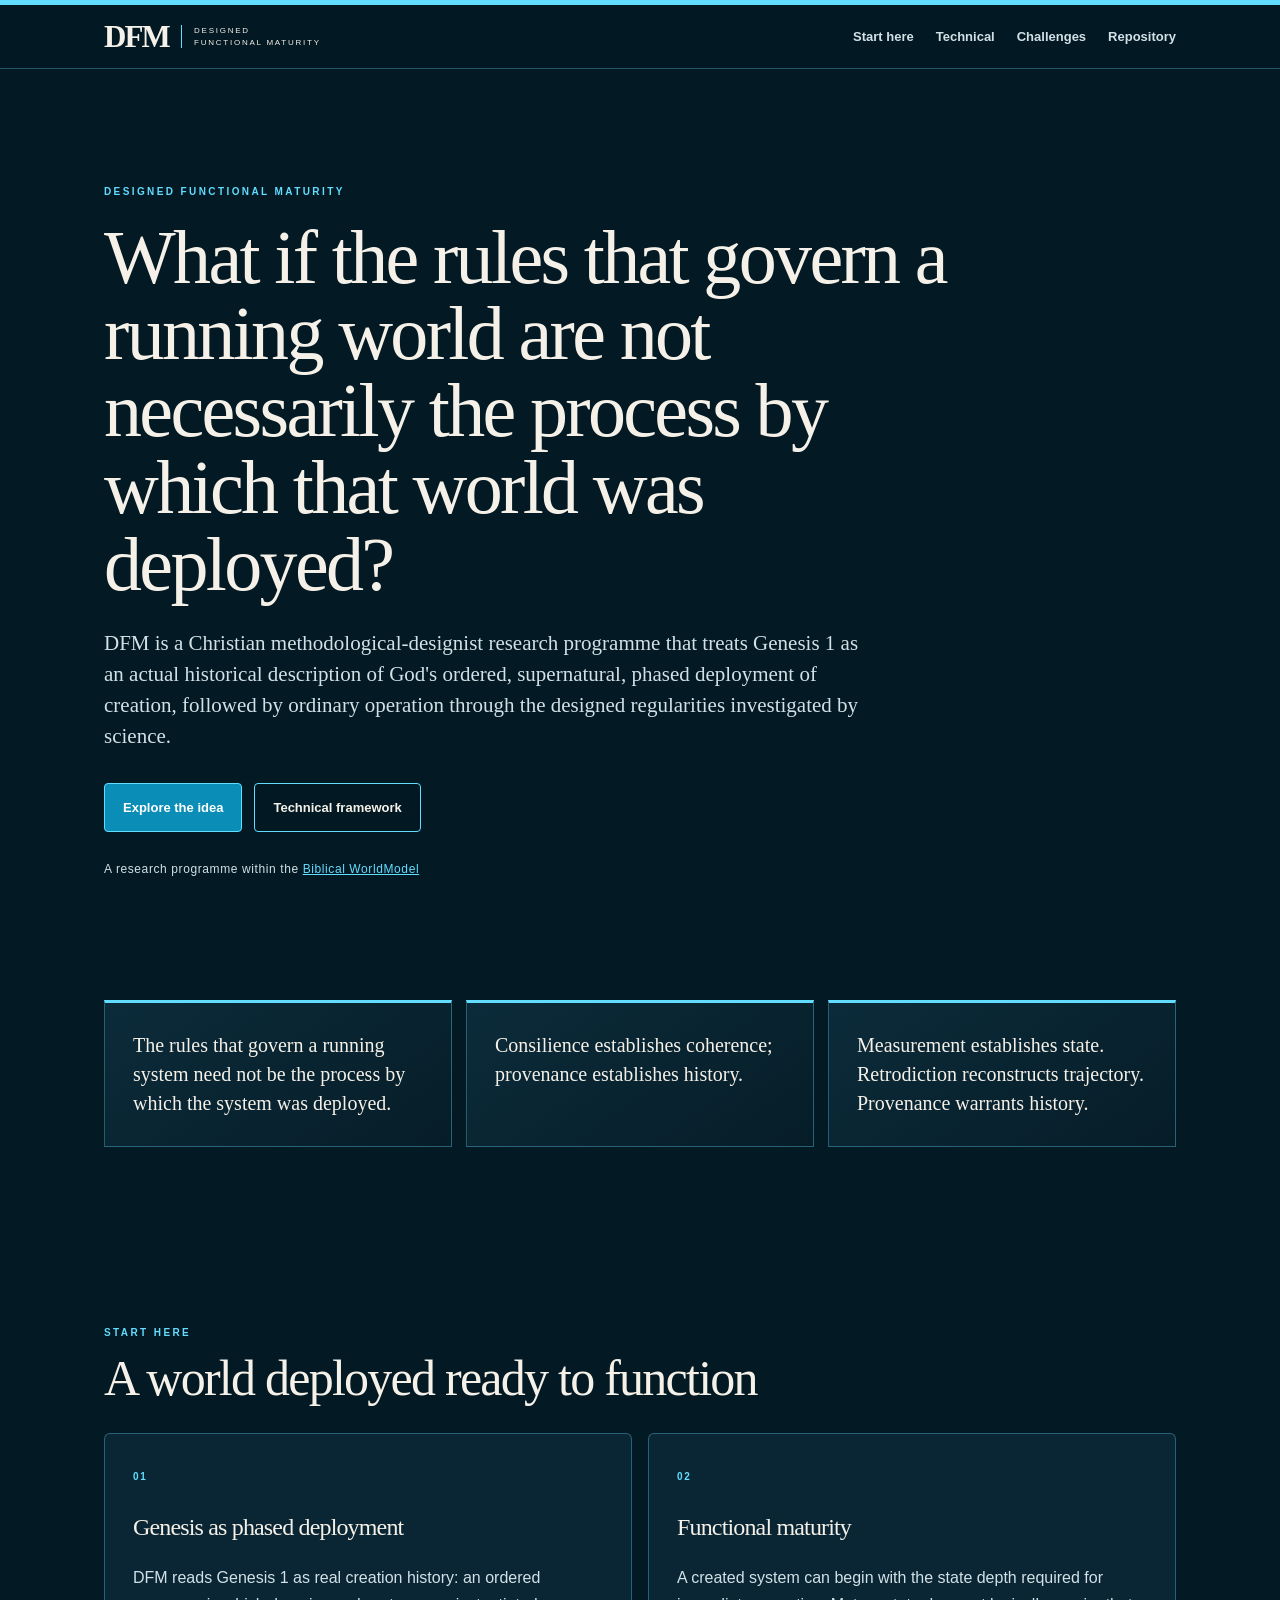
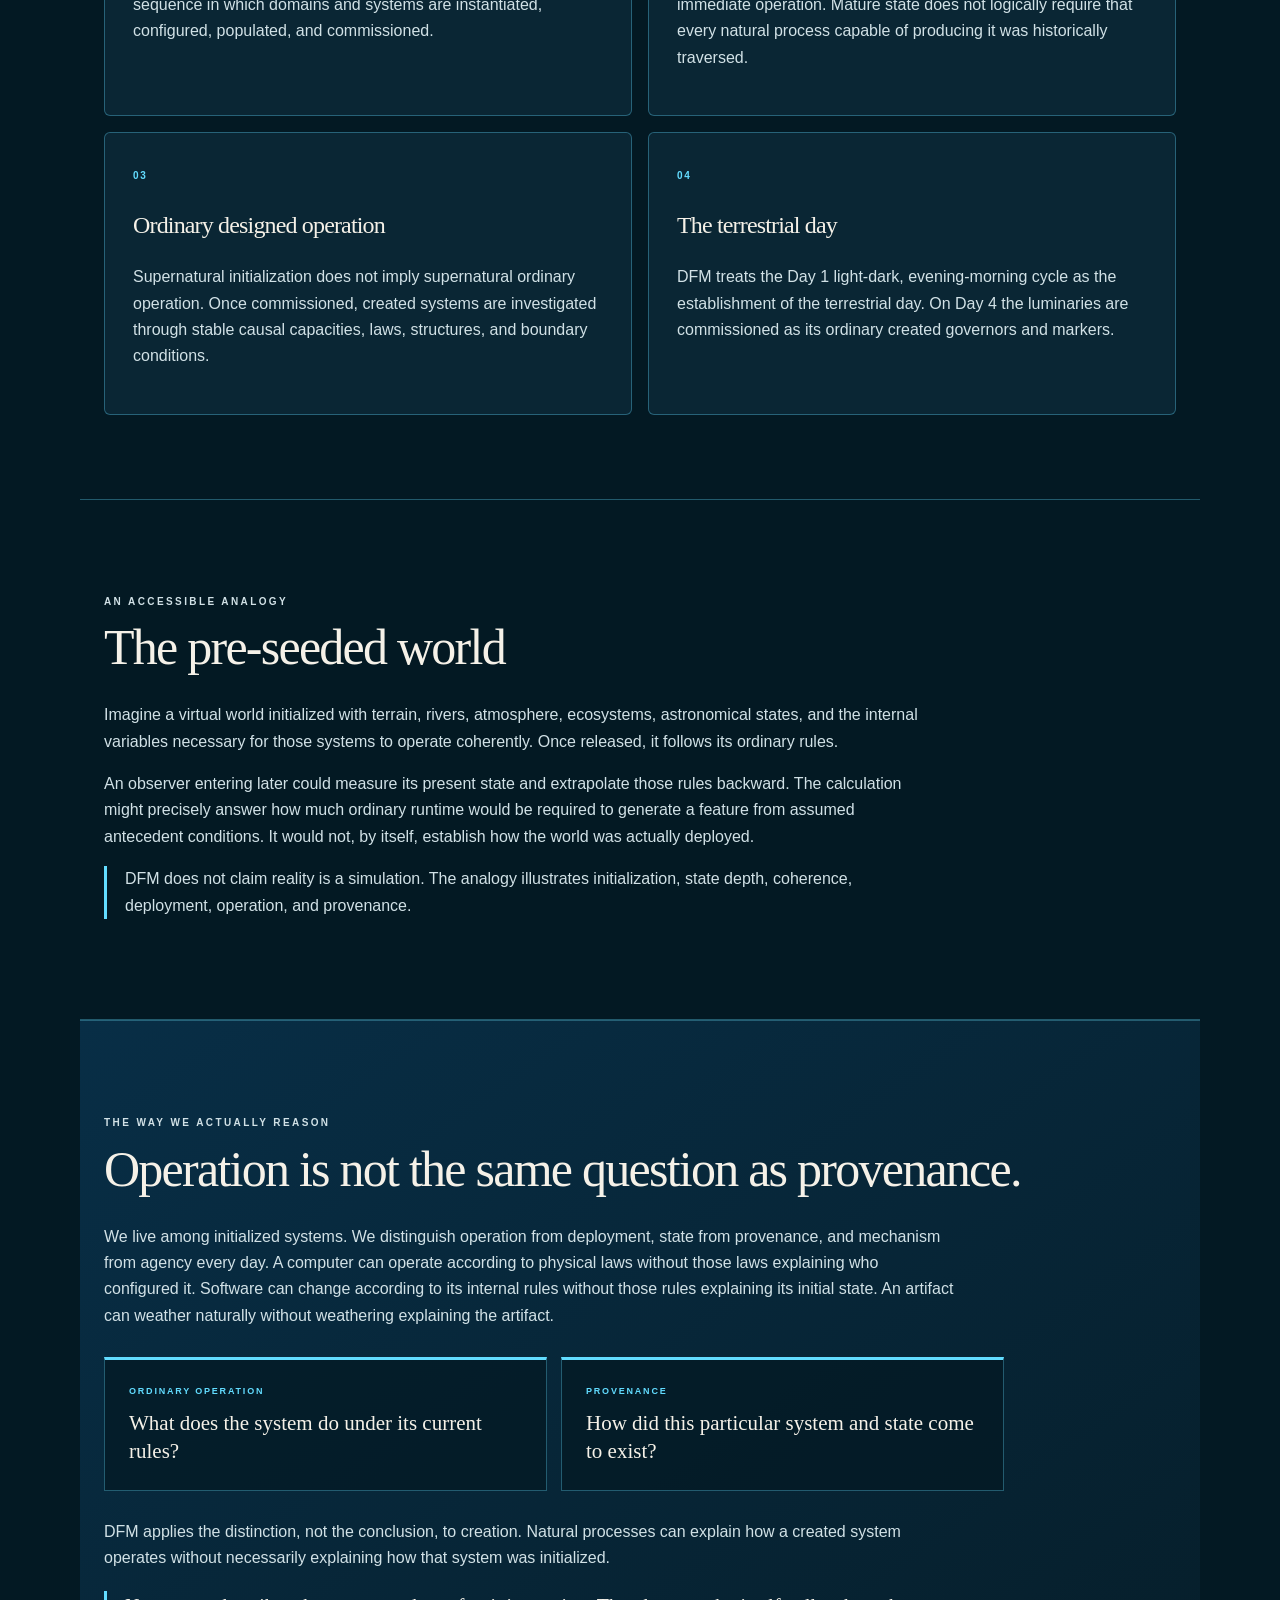
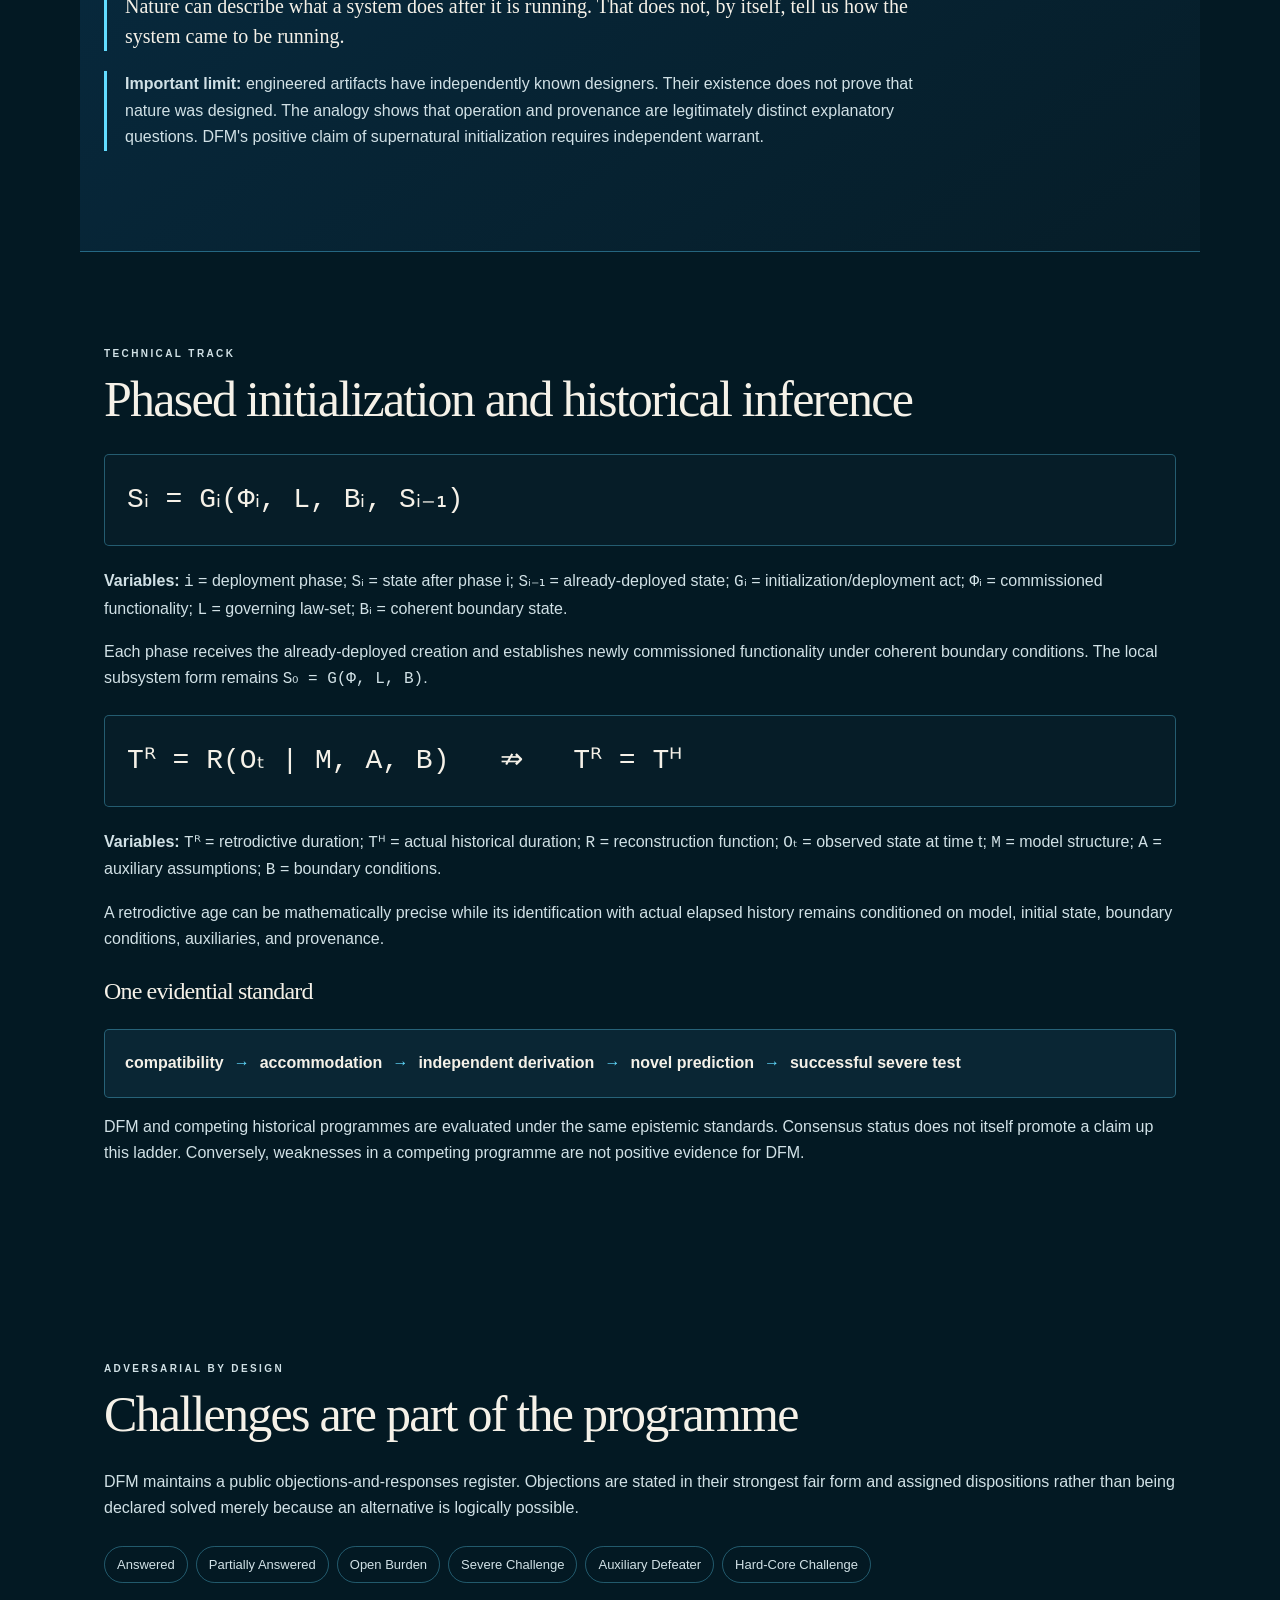
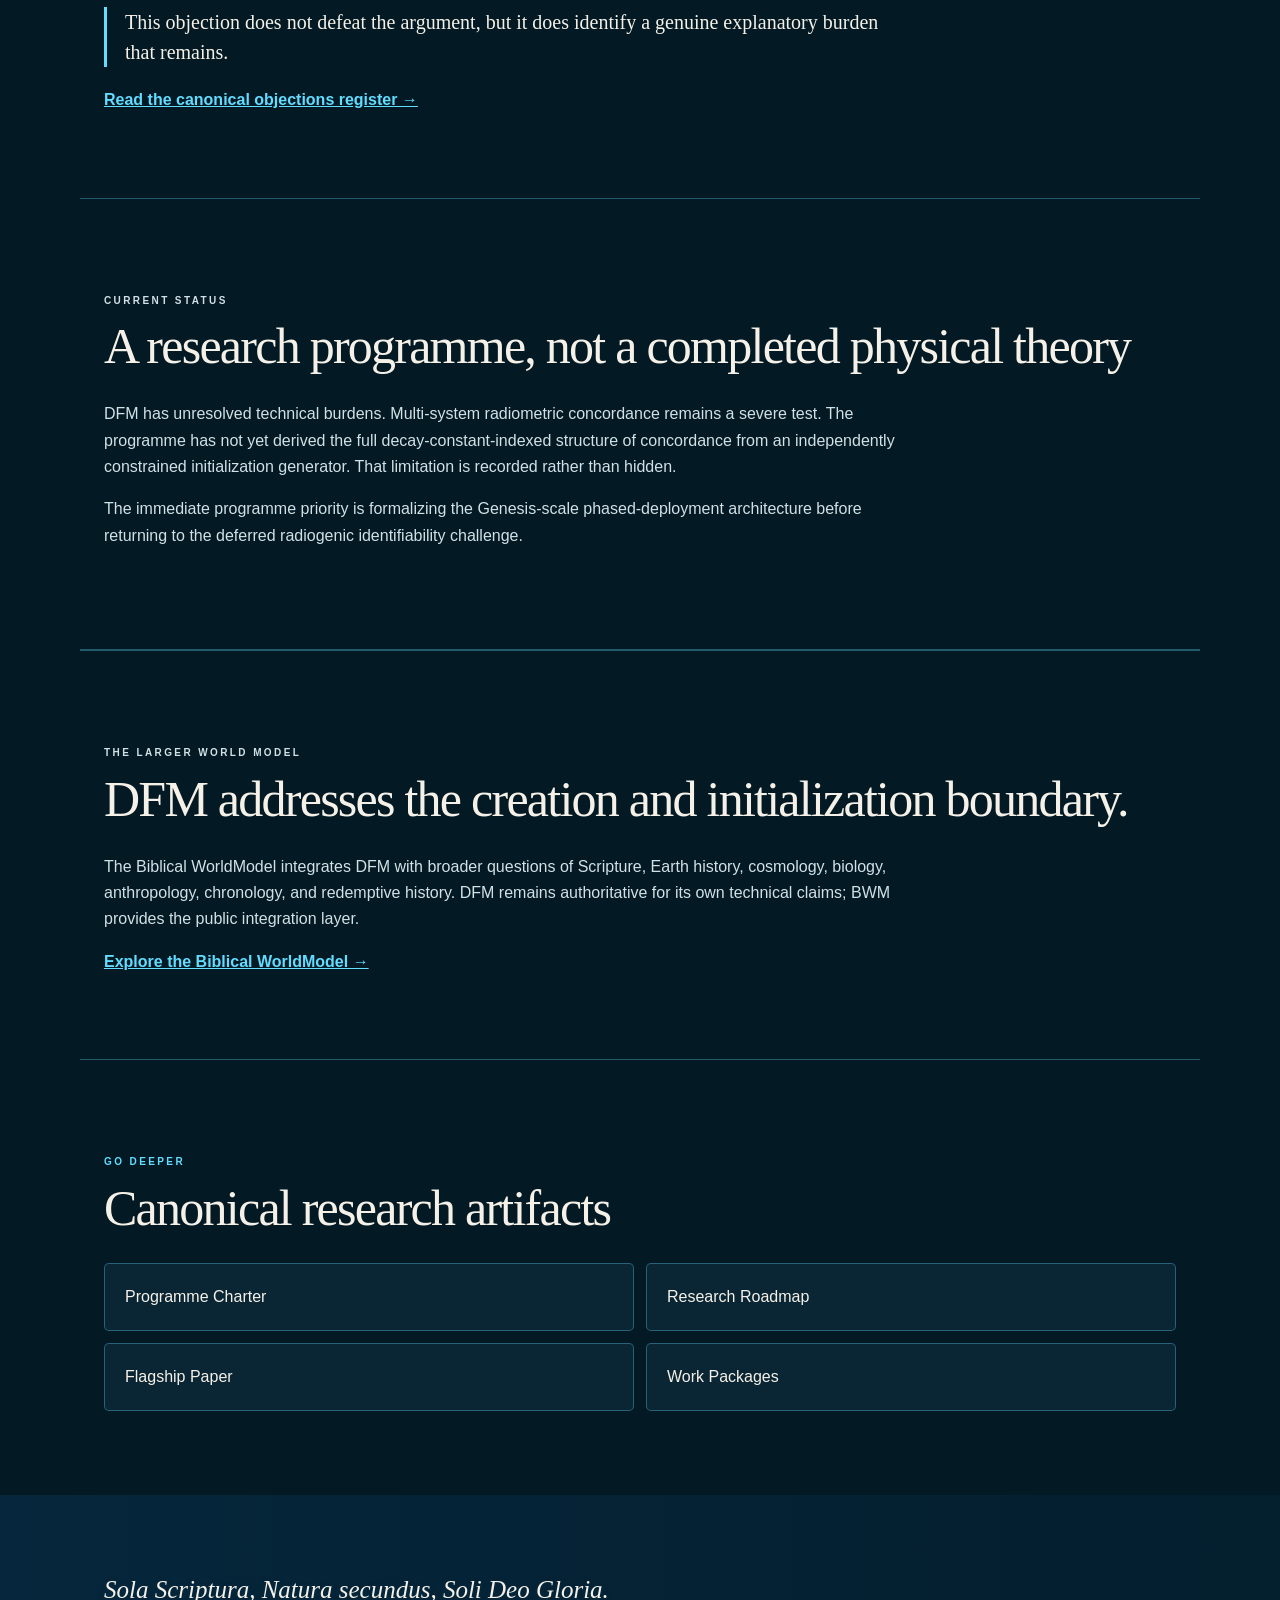
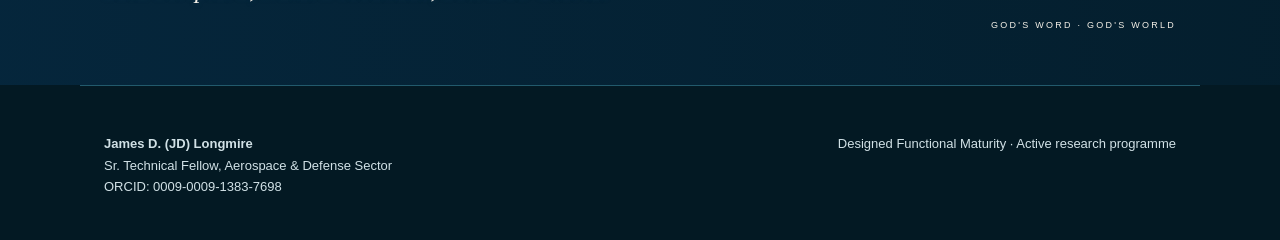
==== commit 223d5e78: "WP-019 explain public-site equation variables" ====
--- a/docs/index.html
+++ b/docs/index.html
@@ -4,7 +4,7 @@
 <section id="accessible"><p class="eyebrow">START HERE</p><h2>A world deployed ready to function</h2><div class="grid"><article><span>01</span><h3>Genesis as phased deployment</h3><p>DFM reads Genesis 1 as real creation history: an ordered sequence in which domains and systems are instantiated, configured, populated, and commissioned.</p></article><article><span>02</span><h3>Functional maturity</h3><p>A created system can begin with the state depth required for immediate operation. Mature state does not logically require that every natural process capable of producing it was historically traversed.</p></article><article><span>03</span><h3>Ordinary designed operation</h3><p>Supernatural initialization does not imply supernatural ordinary operation. Once commissioned, created systems are investigated through stable causal capacities, laws, structures, and boundary conditions.</p></article><article><span>04</span><h3>The terrestrial day</h3><p>DFM treats the Day 1 light-dark, evening-morning cycle as the establishment of the terrestrial day. On Day 4 the luminaries are commissioned as its ordinary created governors and markers.</p></article></div></section>
 <section class="analogy"><p class="eyebrow">AN ACCESSIBLE ANALOGY</p><h2>The pre-seeded world</h2><p>Imagine a virtual world initialized with terrain, rivers, atmosphere, ecosystems, astronomical states, and the internal variables necessary for those systems to operate coherently. Once released, it follows its ordinary rules.</p><p>An observer entering later could measure its present state and extrapolate those rules backward. The calculation might precisely answer how much ordinary runtime would be required to generate a feature from assumed antecedent conditions. It would not, by itself, establish how the world was actually deployed.</p><p class="note">DFM does not claim reality is a simulation. The analogy illustrates initialization, state depth, coherence, deployment, operation, and provenance.</p></section>
 <section class="lived"><p class="eyebrow">THE WAY WE ACTUALLY REASON</p><h2>Operation is not the same question as provenance.</h2><p>We live among initialized systems. We distinguish operation from deployment, state from provenance, and mechanism from agency every day. A computer can operate according to physical laws without those laws explaining who configured it. Software can change according to its internal rules without those rules explaining its initial state. An artifact can weather naturally without weathering explaining the artifact.</p><div class="contrast"><div><span>ORDINARY OPERATION</span><strong>What does the system do under its current rules?</strong></div><div><span>PROVENANCE</span><strong>How did this particular system and state come to exist?</strong></div></div><p>DFM applies the distinction, not the conclusion, to creation. Natural processes can explain how a created system operates without necessarily explaining how that system was initialized.</p><p class="callout">Nature can describe what a system does after it is running. That does not, by itself, tell us how the system came to be running.</p><p class="note"><b>Important limit:</b> engineered artifacts have independently known designers. Their existence does not prove that nature was designed. The analogy shows that operation and provenance are legitimately distinct explanatory questions. DFM's positive claim of supernatural initialization requires independent warrant.</p></section>
-<section id="technical"><p class="eyebrow">TECHNICAL TRACK</p><h2>Phased initialization and historical inference</h2><div class="formula">Sᵢ = Gᵢ(Φᵢ, L, Bᵢ, Sᵢ₋₁)</div><p>Each phase receives the already-deployed creation and establishes newly commissioned functionality under coherent boundary conditions. The local subsystem form remains <code>S₀ = G(Φ, L, B)</code>.</p><div class="formula">Tᴿ = R(Oₜ | M, A, B) &nbsp; ⇏ &nbsp; Tᴿ = Tᴴ</div><p>A retrodictive age can be mathematically precise while its identification with actual elapsed history remains conditioned on model, initial state, boundary conditions, auxiliaries, and provenance.</p><h3>One evidential standard</h3><div class="ladder"><b>compatibility</b><i>→</i><b>accommodation</b><i>→</i><b>independent derivation</b><i>→</i><b>novel prediction</b><i>→</i><b>successful severe test</b></div><p>DFM and competing historical programmes are evaluated under the same epistemic standards. Consensus status does not itself promote a claim up this ladder. Conversely, weaknesses in a competing programme are not positive evidence for DFM.</p></section>
+<section id="technical"><p class="eyebrow">TECHNICAL TRACK</p><h2>Phased initialization and historical inference</h2><div class="formula">Sᵢ = Gᵢ(Φᵢ, L, Bᵢ, Sᵢ₋₁)</div><p><b>Variables:</b> <code>i</code> = deployment phase; <code>Sᵢ</code> = state after phase i; <code>Sᵢ₋₁</code> = already-deployed state; <code>Gᵢ</code> = initialization/deployment act; <code>Φᵢ</code> = commissioned functionality; <code>L</code> = governing law-set; <code>Bᵢ</code> = coherent boundary state.</p><p>Each phase receives the already-deployed creation and establishes newly commissioned functionality under coherent boundary conditions. The local subsystem form remains <code>S₀ = G(Φ, L, B)</code>.</p><div class="formula">Tᴿ = R(Oₜ | M, A, B) &nbsp; ⇏ &nbsp; Tᴿ = Tᴴ</div><p><b>Variables:</b> <code>Tᴿ</code> = retrodictive duration; <code>Tᴴ</code> = actual historical duration; <code>R</code> = reconstruction function; <code>Oₜ</code> = observed state at time t; <code>M</code> = model structure; <code>A</code> = auxiliary assumptions; <code>B</code> = boundary conditions.</p><p>A retrodictive age can be mathematically precise while its identification with actual elapsed history remains conditioned on model, initial state, boundary conditions, auxiliaries, and provenance.</p><h3>One evidential standard</h3><div class="ladder"><b>compatibility</b><i>→</i><b>accommodation</b><i>→</i><b>independent derivation</b><i>→</i><b>novel prediction</b><i>→</i><b>successful severe test</b></div><p>DFM and competing historical programmes are evaluated under the same epistemic standards. Consensus status does not itself promote a claim up this ladder. Conversely, weaknesses in a competing programme are not positive evidence for DFM.</p></section>
 <section id="challenges"><p class="eyebrow">ADVERSARIAL BY DESIGN</p><h2>Challenges are part of the programme</h2><p>DFM maintains a public objections-and-responses register. Objections are stated in their strongest fair form and assigned dispositions rather than being declared solved merely because an alternative is logically possible.</p><div class="chips"><span>Answered</span><span>Partially Answered</span><span>Open Burden</span><span>Severe Challenge</span><span>Auxiliary Defeater</span><span>Hard-Core Challenge</span></div><p class="callout">This objection does not defeat the argument, but it does identify a genuine explanatory burden that remains.</p><a class="textlink" href="https://github.com/jdlongmire/designed-functional-maturity/blob/master/OBJECTIONS-AND-RESPONSES.md">Read the canonical objections register →</a></section>
 <section class="status"><p class="eyebrow">CURRENT STATUS</p><h2>A research programme, not a completed physical theory</h2><p>DFM has unresolved technical burdens. Multi-system radiometric concordance remains a severe test. The programme has not yet derived the full decay-constant-indexed structure of concordance from an independently constrained initialization generator. That limitation is recorded rather than hidden.</p><p>The immediate programme priority is formalizing the Genesis-scale phased-deployment architecture before returning to the deferred radiogenic identifiability challenge.</p></section>
 <section class="bwm-bridge"><p class="eyebrow">THE LARGER WORLD MODEL</p><h2>DFM addresses the creation and initialization boundary.</h2><p>The Biblical WorldModel integrates DFM with broader questions of Scripture, Earth history, cosmology, biology, anthropology, chronology, and redemptive history. DFM remains authoritative for its own technical claims; BWM provides the public integration layer.</p><a class="textlink" href="https://worldmodel.thinxai.net/">Explore the Biblical WorldModel →</a></section>
--- a/docs/style.css
+++ b/docs/style.css
@@ -1 +1 @@
-:root{--night:#031923;--navy:#082e46;--panel:#0a2634;--text:#f5f1e8;--muted:#d1e1e6;--line:#62dcff55;--accent:#62dcff;--amber:#f1b96e;--max:1120px}*{box-sizing:border-box}html{scroll-behavior:smooth}body{margin:0;background:var(--night);color:var(--text);font:16px/1.65 -apple-system,BlinkMacSystemFont,"Segoe UI",sans-serif}a{color:inherit}header{position:sticky;top:0;z-index:10;background:#031923ed;backdrop-filter:blur(12px);border-top:5px solid var(--accent);border-bottom:1px solid var(--line)}nav{max-width:var(--max);margin:auto;padding:16px 24px;display:flex;justify-content:space-between;align-items:center}.brand{display:flex;align-items:center;gap:12px;text-decoration:none}.brand strong{font:600 31px/1 Georgia,serif;letter-spacing:-.06em}.brand span{border-left:1px solid var(--accent);padding-left:12px;font-size:8px;line-height:1.45;letter-spacing:.22em}nav div{display:flex;gap:22px}nav div a{text-decoration:none;color:var(--muted);font-size:13px;font-weight:600}main{overflow:hidden}.hero,.maxims,section,footer{max-width:var(--max);margin:auto;padding:84px 24px}.hero{position:relative;max-width:none;min-height:660px;padding:0;isolation:isolate;overflow:hidden}.hero-art{position:absolute;inset:0;background:url("https://worldmodel.thinxai.net/graphics/hero/hero-desktop.png") center 54%/cover no-repeat;z-index:-3}.hero-wash{position:absolute;inset:0;background:linear-gradient(90deg,#031923fc 0%,#031923f2 38%,#031923a8 62%,#03192345 100%),linear-gradient(0deg,#031923d9,transparent 45%);z-index:-2}.hero-copy{max-width:var(--max);margin:auto;padding:105px 24px 70px}.eyebrow{font-size:10px;letter-spacing:.24em;font-weight:800;color:var(--accent);text-transform:uppercase}h1,h2,h3{font-family:Georgia,"Times New Roman",serif;font-weight:400;letter-spacing:-.035em}h1{font-size:clamp(44px,6vw,76px);line-height:1.01;max-width:900px;margin:18px 0 26px}h2{font-size:clamp(32px,4vw,50px);line-height:1.08;margin:10px 0 28px}h3{font-size:24px;line-height:1.2}.lead{font:21px/1.48 Georgia,serif;color:var(--muted);max-width:760px}.actions{display:flex;gap:12px;margin-top:30px}.button{padding:13px 18px;border-radius:4px;background:#0a8db6;border:1px solid var(--accent);color:white;text-decoration:none;font-weight:650;font-size:13px}.button.secondary{background:#0319239c;color:var(--text)}.parent{margin-top:28px;color:var(--muted);font-size:12px;letter-spacing:.05em}.parent a,.textlink{color:var(--accent)}.maxims{display:grid;grid-template-columns:repeat(3,1fr);gap:14px;padding-top:38px}.maxims blockquote{margin:0;background:linear-gradient(145deg,#0c2b3a,#061d28);border:1px solid var(--line);border-top:3px solid var(--accent);padding:28px;font:20px/1.45 Georgia,serif}.grid{display:grid;grid-template-columns:repeat(2,1fr);gap:16px}.grid article{background:var(--panel);border:1px solid var(--line);padding:28px;border-radius:6px}.grid span{color:var(--accent);font-size:10px;font-weight:800;letter-spacing:.16em}.grid p,.analogy p,#technical p,#challenges>p,.status p,.bwm-bridge p{color:var(--muted)}.analogy,.status,.bwm-bridge{border-top:1px solid var(--line);border-bottom:1px solid var(--line)}.analogy p,.status p,.bwm-bridge p{max-width:820px}.note,.callout{border-left:3px solid var(--accent);padding-left:18px}.formula{font-family:ui-monospace,SFMono-Regular,Menlo,monospace;background:#061d28;border:1px solid var(--line);padding:22px;border-radius:5px;font-size:clamp(18px,3vw,28px);margin:22px 0}.ladder{display:flex;flex-wrap:wrap;gap:10px;align-items:center;background:var(--panel);padding:20px;border:1px solid var(--line);border-radius:5px}.ladder i{color:var(--accent);font-style:normal}.chips{display:flex;flex-wrap:wrap;gap:8px;margin:24px 0}.chips span{border:1px solid var(--line);border-radius:999px;padding:7px 12px;color:var(--muted);font-size:13px}.callout{font:20px/1.5 Georgia,serif!important;color:var(--text)!important;max-width:780px}.textlink{font-weight:700}.links{display:grid;grid-template-columns:repeat(2,1fr);gap:12px}.links a{background:var(--panel);border:1px solid var(--line);padding:20px;border-radius:5px;text-decoration:none}.links a:hover{border-color:var(--accent)}.closing{max-width:none;min-height:190px;padding:0;background:linear-gradient(90deg,#062b45b8,#062b4550),url("https://worldmodel.thinxai.net/graphics/support/footer-landscape.png") center 49%/cover no-repeat}.closing>div{max-width:var(--max);min-height:190px;margin:auto;padding:35px 24px;display:flex;align-items:center;justify-content:space-between;gap:30px}.closing p{font:italic 25px/1.45 Georgia,serif;text-shadow:0 1px 4px #082e46}.closing span{font-size:9px;letter-spacing:.25em;align-self:flex-end;margin-bottom:18px}footer{border-top:1px solid var(--line);color:var(--muted);display:flex;justify-content:space-between;gap:30px;font-size:13px;padding-top:34px;padding-bottom:34px}@media(max-width:720px){nav{align-items:flex-start}nav div{gap:11px;flex-wrap:wrap;justify-content:flex-end}nav div a:nth-child(2){display:none}.hero{min-height:650px}.hero-art{background-position:58% 38%}.hero-wash{background:linear-gradient(0deg,#082e46 0%,#082e46f7 55%,#082e46c7 76%,#082e4666 100%)}.hero-copy{padding:64px 20px 28px}.hero,section,.maxims,footer{padding-left:20px;padding-right:20px}.maxims,.grid,.links{grid-template-columns:1fr}.maxims{padding-top:30px}.actions{flex-direction:column;align-items:flex-start}.ladder{align-items:flex-start;flex-direction:column}.ladder i{transform:rotate(90deg);margin-left:10px}.closing{padding:0}.closing>div{padding:30px 20px;flex-direction:column;align-items:flex-start}.closing span{align-self:flex-start}footer{flex-direction:column}}+:root{--night:#031923;--navy:#082e46;--panel:#0a2634;--text:#f5f1e8;--muted:#d1e1e6;--line:#62dcff55;--accent:#62dcff;--amber:#f1b96e;--max:1120px}*{box-sizing:border-box}html{scroll-behavior:smooth}body{margin:0;background:var(--night);color:var(--text);font:16px/1.65 -apple-system,BlinkMacSystemFont,"Segoe UI",sans-serif}a{color:inherit}header{position:sticky;top:0;z-index:10;background:#031923ed;backdrop-filter:blur(12px);border-top:5px solid var(--accent);border-bottom:1px solid var(--line)}nav{max-width:var(--max);margin:auto;padding:16px 24px;display:flex;justify-content:space-between;align-items:center}.brand{display:flex;align-items:center;gap:12px;text-decoration:none}.brand strong{font:600 31px/1 Georgia,serif;letter-spacing:-.06em}.brand span{border-left:1px solid var(--accent);padding-left:12px;font-size:8px;line-height:1.45;letter-spacing:.22em}nav div{display:flex;gap:22px}nav div a{text-decoration:none;color:var(--muted);font-size:13px;font-weight:600}main{overflow:hidden}.hero,.maxims,section,footer{max-width:var(--max);margin:auto;padding:84px 24px}.hero{position:relative;max-width:none;min-height:660px;padding:0;isolation:isolate;overflow:hidden}.hero-art{position:absolute;inset:0;background:url("https://worldmodel.thinxai.net/graphics/hero/hero-desktop.png") center 54%/cover no-repeat;z-index:-3}.hero-wash{position:absolute;inset:0;background:linear-gradient(90deg,#031923fc 0%,#031923f2 38%,#031923a8 62%,#03192345 100%),linear-gradient(0deg,#031923d9,transparent 45%);z-index:-2}.hero-copy{max-width:var(--max);margin:auto;padding:105px 24px 70px}.eyebrow{font-size:10px;letter-spacing:.24em;font-weight:800;color:var(--accent);text-transform:uppercase}h1,h2,h3{font-family:Georgia,"Times New Roman",serif;font-weight:400;letter-spacing:-.035em}h1{font-size:clamp(44px,6vw,76px);line-height:1.01;max-width:900px;margin:18px 0 26px}h2{font-size:clamp(32px,4vw,50px);line-height:1.08;margin:10px 0 28px}h3{font-size:24px;line-height:1.2}.lead{font:21px/1.48 Georgia,serif;color:var(--muted);max-width:760px}.actions{display:flex;gap:12px;margin-top:30px}.button{padding:13px 18px;border-radius:4px;background:#0a8db6;border:1px solid var(--accent);color:white;text-decoration:none;font-weight:650;font-size:13px}.button.secondary{background:#0319239c;color:var(--text)}.parent{margin-top:28px;color:var(--muted);font-size:12px;letter-spacing:.05em}.parent a,.textlink{color:var(--accent)}.maxims{display:grid;grid-template-columns:repeat(3,1fr);gap:14px;padding-top:38px}.maxims blockquote{margin:0;background:linear-gradient(145deg,#0c2b3a,#061d28);border:1px solid var(--line);border-top:3px solid var(--accent);padding:28px;font:20px/1.45 Georgia,serif}.grid{display:grid;grid-template-columns:repeat(2,1fr);gap:16px}.grid article{background:var(--panel);border:1px solid var(--line);padding:28px;border-radius:6px}.grid span{color:var(--accent);font-size:10px;font-weight:800;letter-spacing:.16em}.grid p,.analogy p,#technical p,#challenges>p,.status p,.bwm-bridge p{color:var(--muted)}.analogy,.status,.bwm-bridge{border-top:1px solid var(--line);border-bottom:1px solid var(--line)}.analogy p,.status p,.bwm-bridge p{max-width:820px}.note,.callout{border-left:3px solid var(--accent);padding-left:18px}.lived{background:linear-gradient(145deg,#082e46,#061d28);border-top:1px solid var(--line);border-bottom:1px solid var(--line)}.lived>p{max-width:850px;color:var(--muted)}.contrast{display:grid;grid-template-columns:1fr 1fr;gap:14px;margin:28px 0;max-width:900px}.contrast>div{background:#031923b5;border:1px solid var(--line);border-top:3px solid var(--accent);padding:24px}.contrast span{display:block;color:var(--accent);font-size:9px;letter-spacing:.2em;font-weight:800;margin-bottom:10px}.contrast strong{display:block;font:21px/1.35 Georgia,serif;font-weight:400}.formula{font-family:ui-monospace,SFMono-Regular,Menlo,monospace;background:#061d28;border:1px solid var(--line);padding:22px;border-radius:5px;font-size:clamp(18px,3vw,28px);margin:22px 0}.ladder{display:flex;flex-wrap:wrap;gap:10px;align-items:center;background:var(--panel);padding:20px;border:1px solid var(--line);border-radius:5px}.ladder i{color:var(--accent);font-style:normal}.chips{display:flex;flex-wrap:wrap;gap:8px;margin:24px 0}.chips span{border:1px solid var(--line);border-radius:999px;padding:7px 12px;color:var(--muted);font-size:13px}.callout{font:20px/1.5 Georgia,serif!important;color:var(--text)!important;max-width:780px}.textlink{font-weight:700}.links{display:grid;grid-template-columns:repeat(2,1fr);gap:12px}.links a{background:var(--panel);border:1px solid var(--line);padding:20px;border-radius:5px;text-decoration:none}.links a:hover{border-color:var(--accent)}.closing{max-width:none;min-height:190px;padding:0;background:linear-gradient(90deg,#062b45b8,#062b4550),url("https://worldmodel.thinxai.net/graphics/support/footer-landscape.png") center 49%/cover no-repeat}.closing>div{max-width:var(--max);min-height:190px;margin:auto;padding:35px 24px;display:flex;align-items:center;justify-content:space-between;gap:30px}.closing p{font:italic 25px/1.45 Georgia,serif;text-shadow:0 1px 4px #082e46}.closing span{font-size:9px;letter-spacing:.25em;align-self:flex-end;margin-bottom:18px}footer{border-top:1px solid var(--line);color:var(--muted);display:flex;justify-content:space-between;gap:30px;font-size:13px;padding-top:34px;padding-bottom:34px}@media(max-width:720px){nav{align-items:flex-start}nav div{gap:11px;flex-wrap:wrap;justify-content:flex-end}nav div a:nth-child(2){display:none}.hero{min-height:650px}.hero-art{background-position:58% 38%}.hero-wash{background:linear-gradient(0deg,#082e46 0%,#082e46f7 55%,#082e46c7 76%,#082e4666 100%)}.hero-copy{padding:64px 20px 28px}.hero,section,.maxims,footer{padding-left:20px;padding-right:20px}.maxims,.grid,.links,.contrast{grid-template-columns:1fr}.maxims{padding-top:30px}.actions{flex-direction:column;align-items:flex-start}.ladder{align-items:flex-start;flex-direction:column}.ladder i{transform:rotate(90deg);margin-left:10px}.closing{padding:0}.closing>div{padding:30px 20px;flex-direction:column;align-items:flex-start}.closing span{align-self:flex-start}footer{flex-direction:column}}
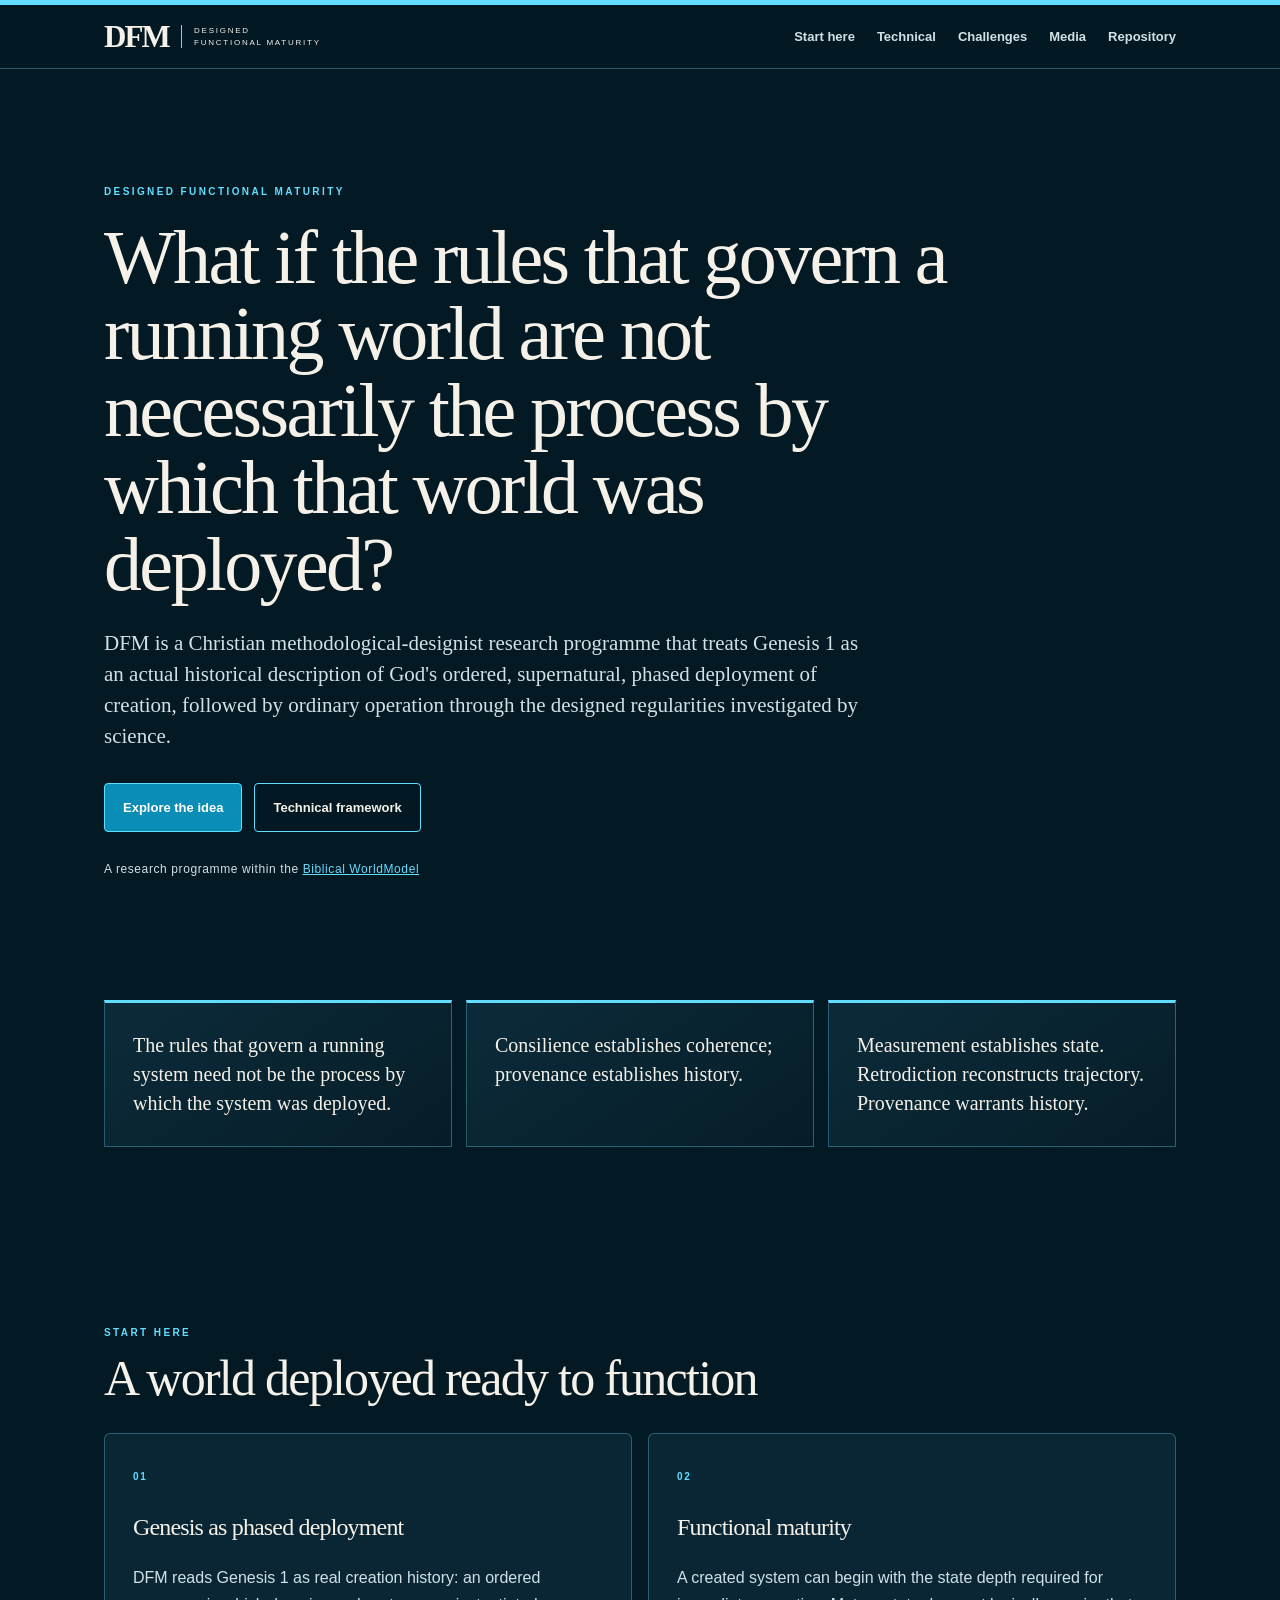
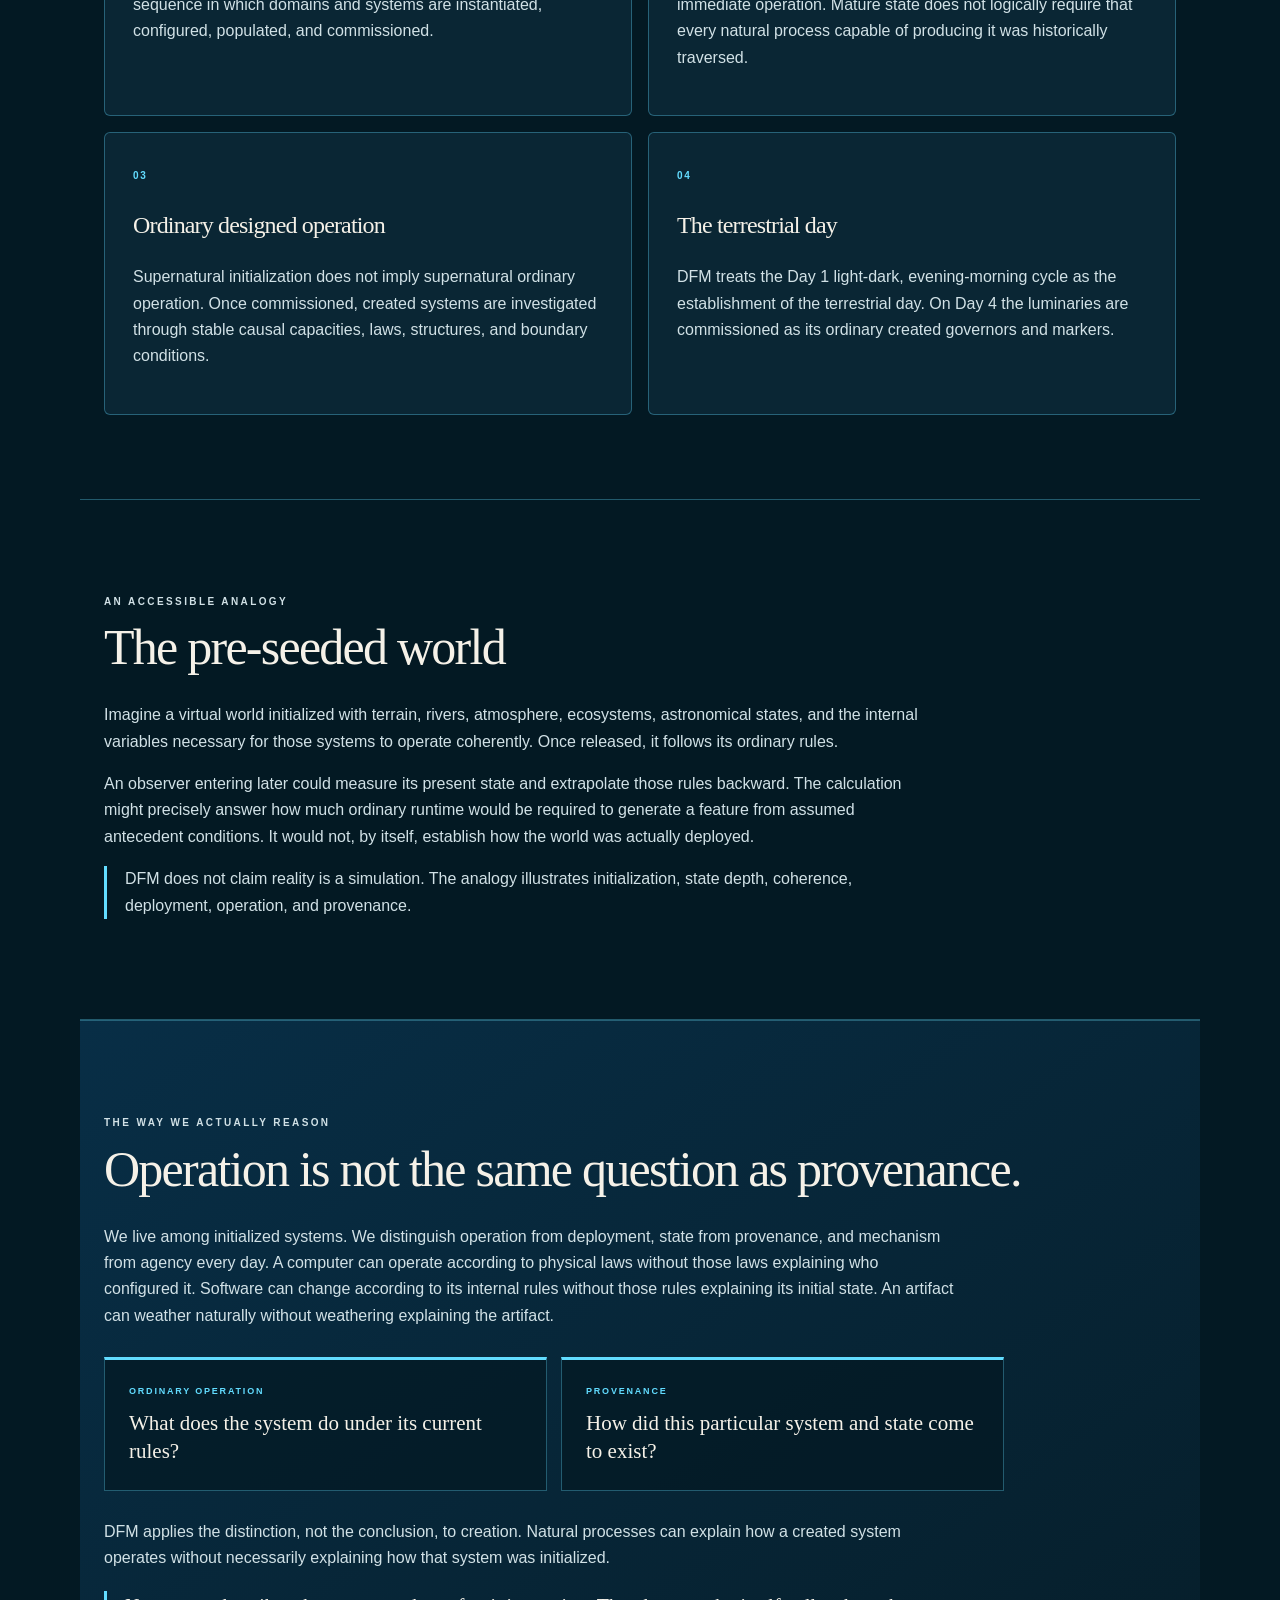
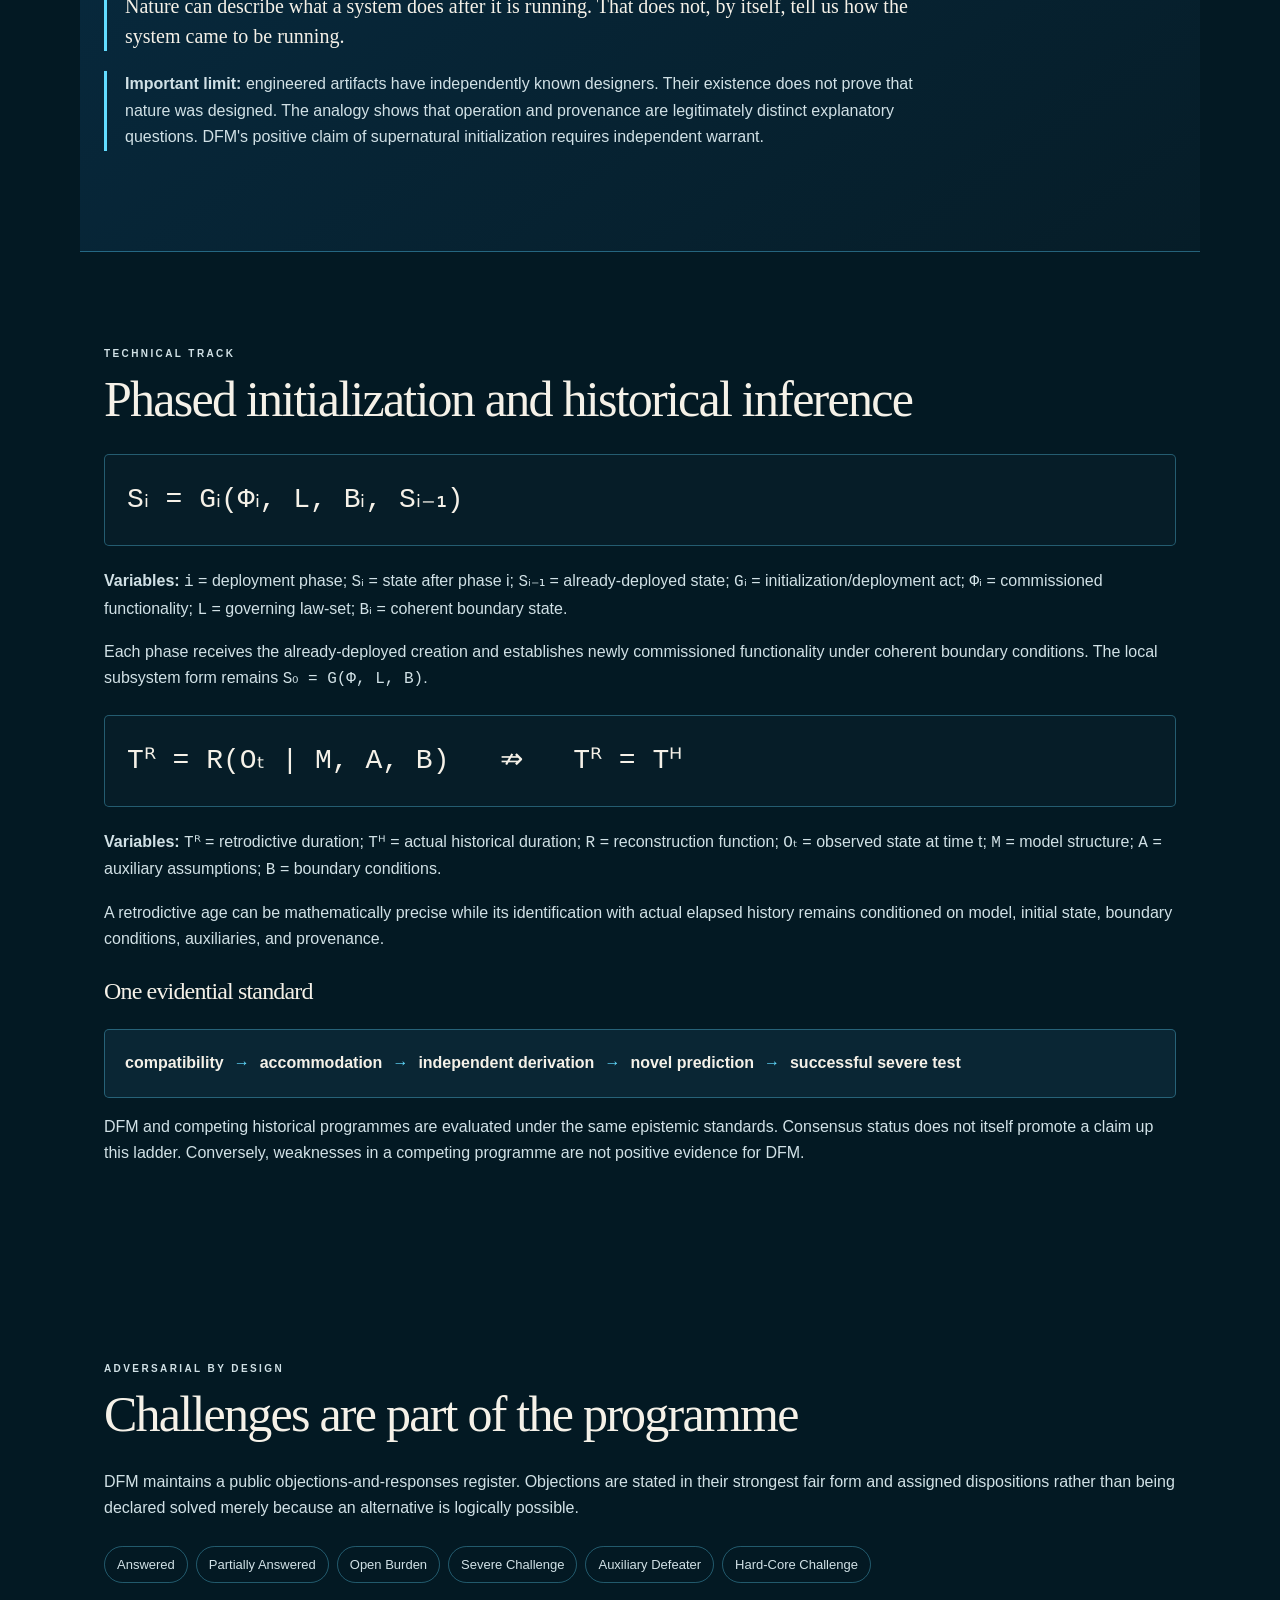
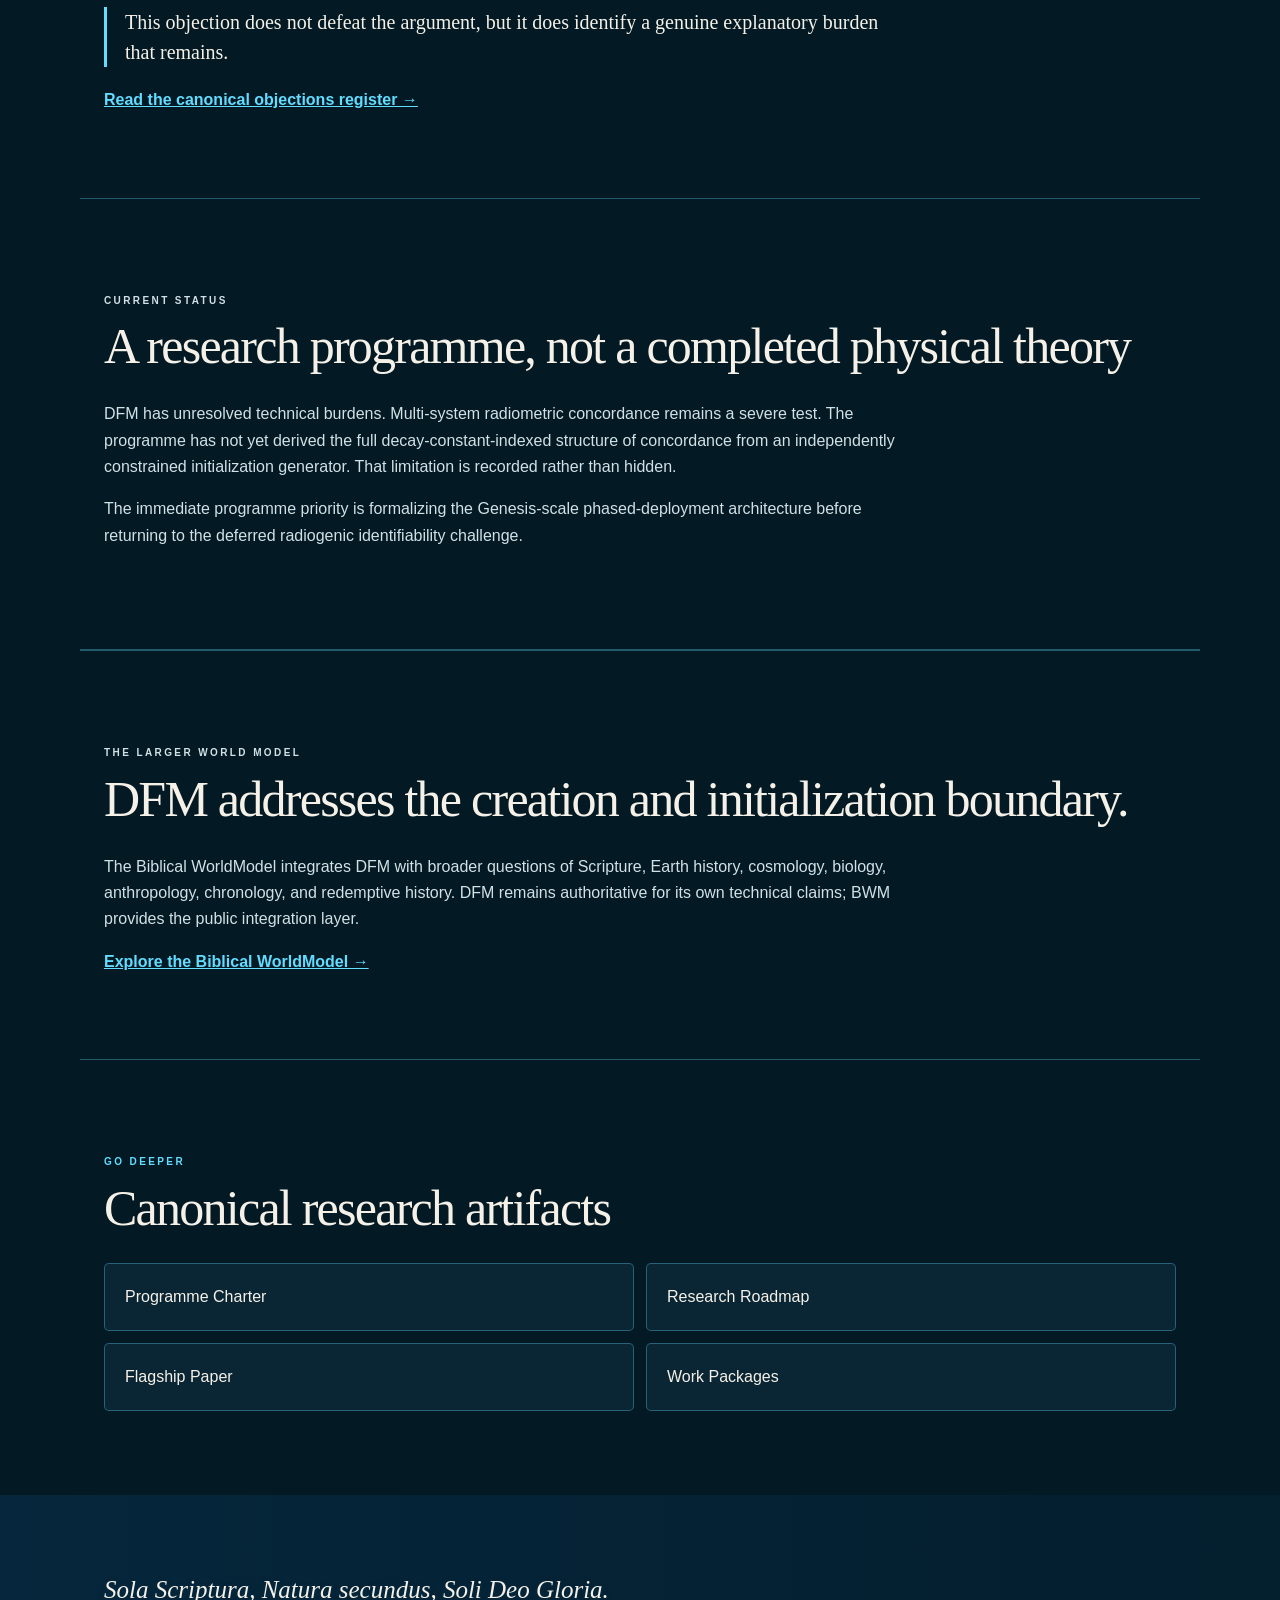
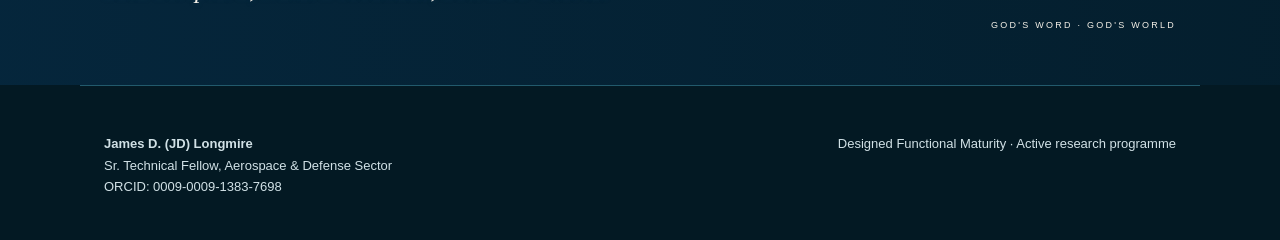
==== commit 16b2b77f: "Link Media Library from DFM navigation" ====
--- a/docs/index.html
+++ b/docs/index.html
@@ -1,4 +1,4 @@
-<!doctype html><html lang="en"><head><meta charset="utf-8"><meta name="viewport" content="width=device-width,initial-scale=1"><title>Designed Functional Maturity | DFM</title><meta name="description" content="A Christian methodological-designist research programme exploring Genesis 1 as phased supernatural deployment, coherent functional initialization, and historical inference."><link rel="stylesheet" href="style.css"></head><body><header><nav><a class="brand" href="#top"><strong>DFM</strong><span>DESIGNED<br>FUNCTIONAL MATURITY</span></a><div><a href="#accessible">Start here</a><a href="#technical">Technical</a><a href="#challenges">Challenges</a><a href="https://github.com/jdlongmire/designed-functional-maturity">Repository</a></div></nav></header><main id="top">
+<!doctype html><html lang="en"><head><meta charset="utf-8"><meta name="viewport" content="width=device-width,initial-scale=1"><title>Designed Functional Maturity | DFM</title><meta name="description" content="A Christian methodological-designist research programme exploring Genesis 1 as phased supernatural deployment, coherent functional initialization, and historical inference."><link rel="stylesheet" href="style.css"></head><body><header><nav><a class="brand" href="#top"><strong>DFM</strong><span>DESIGNED<br>FUNCTIONAL MATURITY</span></a><div><a href="#accessible">Start here</a><a href="#technical">Technical</a><a href="#challenges">Challenges</a><a href="media/">Media</a><a href="https://github.com/jdlongmire/designed-functional-maturity">Repository</a></div></nav></header><main id="top">
 <section class="hero"><div class="hero-art" aria-hidden="true"></div><div class="hero-wash" aria-hidden="true"></div><div class="hero-copy"><p class="eyebrow">DESIGNED FUNCTIONAL MATURITY</p><h1>What if the rules that govern a running world are not necessarily the process by which that world was deployed?</h1><p class="lead">DFM is a Christian methodological-designist research programme that treats Genesis 1 as an actual historical description of God's ordered, supernatural, phased deployment of creation, followed by ordinary operation through the designed regularities investigated by science.</p><div class="actions"><a class="button" href="#accessible">Explore the idea</a><a class="button secondary" href="#technical">Technical framework</a></div><p class="parent">A research programme within the <a href="https://worldmodel.thinxai.net/">Biblical WorldModel</a></p></div></section>
 <section class="maxims"><blockquote>The rules that govern a running system need not be the process by which the system was deployed.</blockquote><blockquote>Consilience establishes coherence; provenance establishes history.</blockquote><blockquote>Measurement establishes state. Retrodiction reconstructs trajectory. Provenance warrants history.</blockquote></section>
 <section id="accessible"><p class="eyebrow">START HERE</p><h2>A world deployed ready to function</h2><div class="grid"><article><span>01</span><h3>Genesis as phased deployment</h3><p>DFM reads Genesis 1 as real creation history: an ordered sequence in which domains and systems are instantiated, configured, populated, and commissioned.</p></article><article><span>02</span><h3>Functional maturity</h3><p>A created system can begin with the state depth required for immediate operation. Mature state does not logically require that every natural process capable of producing it was historically traversed.</p></article><article><span>03</span><h3>Ordinary designed operation</h3><p>Supernatural initialization does not imply supernatural ordinary operation. Once commissioned, created systems are investigated through stable causal capacities, laws, structures, and boundary conditions.</p></article><article><span>04</span><h3>The terrestrial day</h3><p>DFM treats the Day 1 light-dark, evening-morning cycle as the establishment of the terrestrial day. On Day 4 the luminaries are commissioned as its ordinary created governors and markers.</p></article></div></section>
